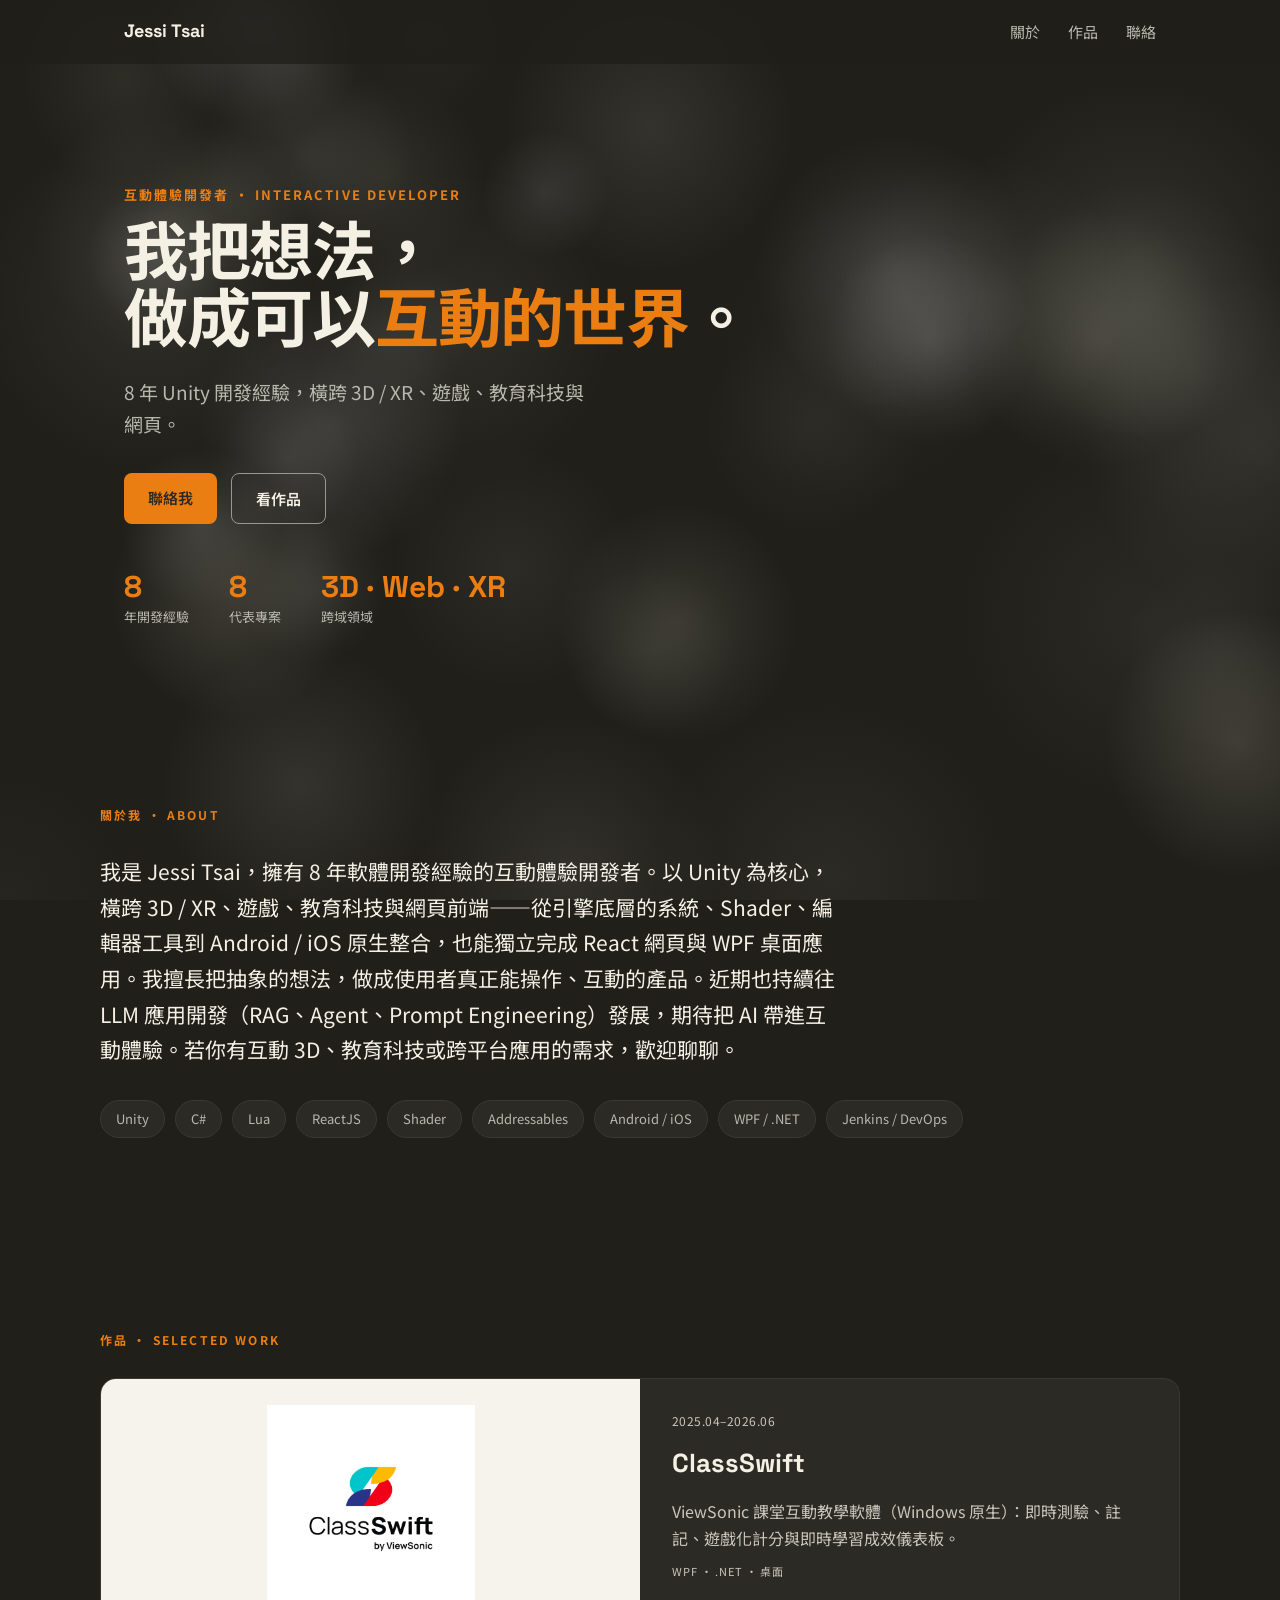
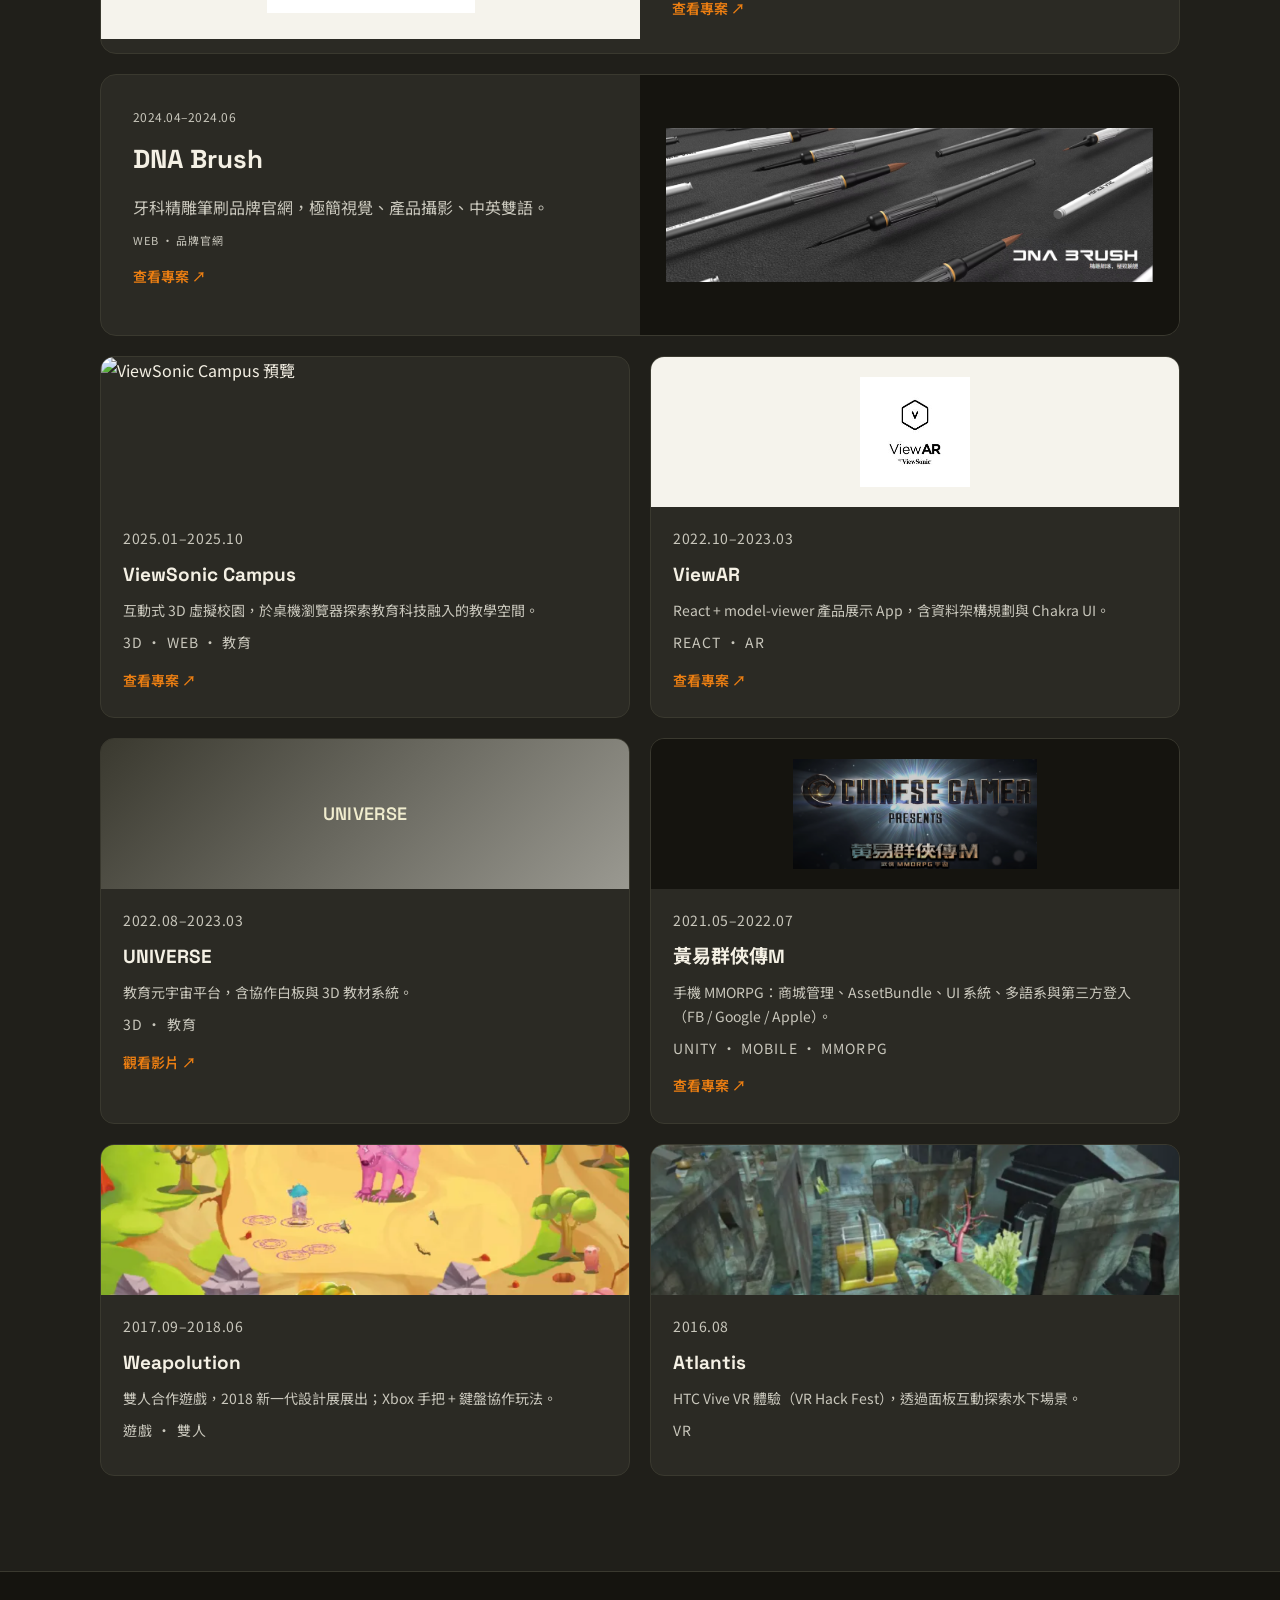
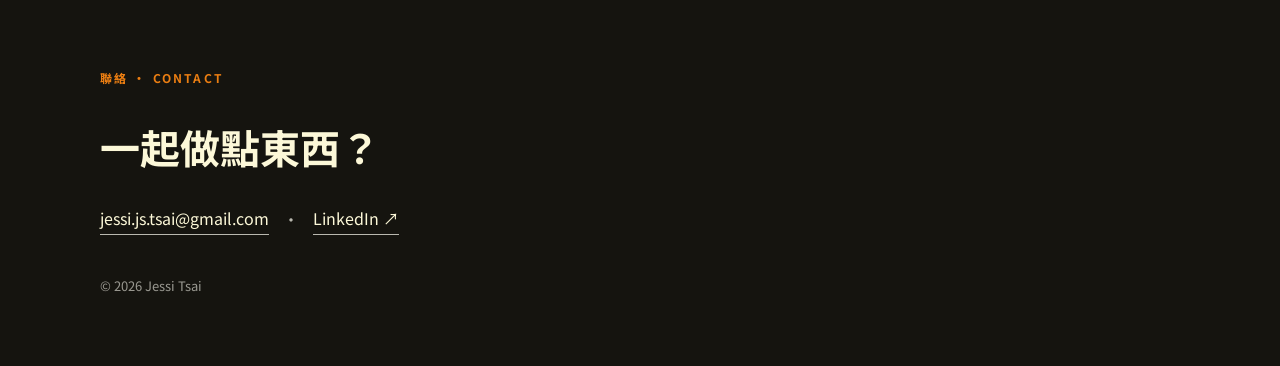
==== index.html @ b5ebe76c "feat: apply project logos to cards (plate matched to each logo's background) - light plate for light" ====
<!DOCTYPE html>
<html lang="zh-Hant">
<head>
  <meta charset="utf-8">
  <meta name="viewport" content="width=device-width, initial-scale=1">
  <title>Jessi Tsai — 互動體驗開發者</title>
  <meta name="description" content="Jessi Tsai 的作品集：8 年 Unity 開發經驗，橫跨 3D / XR、遊戲、教育科技與網頁。">
  <link rel="preconnect" href="https://fonts.googleapis.com">
  <link rel="preconnect" href="https://fonts.gstatic.com" crossorigin>
  <link href="https://fonts.googleapis.com/css2?family=Space+Grotesk:wght@500;600;700&family=Noto+Sans+TC:wght@400;500;700&display=swap" rel="stylesheet">
  <link rel="stylesheet" href="styles.css">
</head>
<body>
  <canvas id="mist" aria-hidden="true"></canvas>

  <header class="nav" id="nav">
    <div class="nav-inner">
      <a href="#top" class="nav-logo">Jessi Tsai</a>
      <button class="nav-toggle" aria-label="開啟選單" aria-expanded="false">☰</button>
      <nav>
        <ul class="nav-links">
          <li><a href="#about">關於</a></li>
          <li><a href="#work">作品</a></li>
          <li><a href="#contact">聯絡</a></li>
        </ul>
      </nav>
    </div>
  </header>

  <main id="top">
    <section class="hero">
      <p class="eyebrow">互動體驗開發者 · Interactive Developer</p>
      <h1 class="hero-title">我把想法，<br>做成可以<em>互動的世界</em>。</h1>
      <p class="hero-sub">8 年 Unity 開發經驗，橫跨 3D / XR、遊戲、教育科技與網頁。</p>
      <div class="cta-row">
        <a href="#contact" class="btn btn-primary">聯絡我</a>
        <a href="#work" class="btn btn-ghost">看作品</a>
      </div>
      <div class="stats">
        <div class="stat"><b>8</b><span>年開發經驗</span></div>
        <div class="stat"><b>8</b><span>代表專案</span></div>
        <div class="stat"><b>3D · Web · XR</b><span>跨域領域</span></div>
      </div>
    </section>

    <section class="section" id="about">
      <div class="section-inner">
        <p class="section-label">關於我 · About</p>
        <p class="about-text reveal">我是 Jessi Tsai，擁有 8 年軟體開發經驗的互動體驗開發者。以 Unity 為核心，橫跨 3D / XR、遊戲、教育科技與網頁前端——從引擎底層的系統、Shader、編輯器工具到 Android / iOS 原生整合，也能獨立完成 React 網頁與 WPF 桌面應用。我擅長把抽象的想法，做成使用者真正能操作、互動的產品。近期也持續往 LLM 應用開發（RAG、Agent、Prompt Engineering）發展，期待把 AI 帶進互動體驗。若你有互動 3D、教育科技或跨平台應用的需求，歡迎聊聊。</p>
        <ul class="skills" aria-label="技能">
          <li class="skill">Unity</li>
          <li class="skill">C#</li>
          <li class="skill">Lua</li>
          <li class="skill">ReactJS</li>
          <li class="skill">Shader</li>
          <li class="skill">Addressables</li>
          <li class="skill">Android / iOS</li>
          <li class="skill">WPF / .NET</li>
          <li class="skill">Jenkins / DevOps</li>
        </ul>
      </div>
    </section>

    <section class="section" id="work">
      <div class="section-inner">
        <p class="section-label">作品 · Selected Work</p>

        <div class="featured">
          <article class="feat-card reveal">
            <div class="feat-thumb"><img class="thumb-logo" src="images/projects/ClassSwift_Logo.jpg" alt="ClassSwift logo"></div>
            <div class="feat-body">
              <p class="proj-year">2025.04–2026.06</p>
              <h3>ClassSwift</h3>
              <p>ViewSonic 課堂互動教學軟體（Windows 原生）：即時測驗、註記、遊戲化計分與即時學習成效儀表板。</p>
              <p class="proj-tags">WPF · .NET · 桌面</p>
              <a class="proj-link" href="https://www.classswift.viewsonic.io/" target="_blank" rel="noopener">查看專案 ↗</a>
            </div>
          </article>

          <article class="feat-card reverse reveal">
            <div class="feat-thumb"><img class="thumb-logo on-dark" src="images/projects/DNABRUSH_Logo.png" alt="DNA Brush logo"></div>
            <div class="feat-body">
              <p class="proj-year">2024.04–2024.06</p>
              <h3>DNA Brush</h3>
              <p>牙科精雕筆刷品牌官網，極簡視覺、產品攝影、中英雙語。</p>
              <p class="proj-tags">Web · 品牌官網</p>
              <a class="proj-link" href="https://www.dnabrush.net/zh" target="_blank" rel="noopener">查看專案 ↗</a>
            </div>
          </article>
        </div>

        <div class="proj-grid">
          <article class="proj-card reveal">
            <div class="proj-thumb"><img class="thumb-logo cover" src="images/projects/Campus_Logo.png" alt="ViewSonic Campus 預覽"></div>
            <div class="proj-body">
              <p class="proj-year">2025.01–2025.10</p>
              <h3>ViewSonic Campus</h3>
              <p>互動式 3D 虛擬校園，於桌機瀏覽器探索教育科技融入的教學空間。</p>
              <p class="proj-tags">3D · Web · 教育</p>
              <a class="proj-link" href="https://www.viewsonic.com/tw/education/3d-campus" target="_blank" rel="noopener">查看專案 ↗</a>
            </div>
          </article>

          <article class="proj-card reveal">
            <div class="proj-thumb"><img class="thumb-logo" src="images/projects/ViewAR_Logo.jpg" alt="ViewAR logo"></div>
            <div class="proj-body">
              <p class="proj-year">2022.10–2023.03</p>
              <h3>ViewAR</h3>
              <p>React + model-viewer 產品展示 App，含資料架構規劃與 Chakra UI。</p>
              <p class="proj-tags">React · AR</p>
              <a class="proj-link" href="https://dev.d3mywq0hwdoc0n.amplifyapp.com/" target="_blank" rel="noopener">查看專案 ↗</a>
            </div>
          </article>

          <article class="proj-card reveal">
            <div class="proj-thumb ph" data-label="UNIVERSE"></div>
            <div class="proj-body">
              <p class="proj-year">2022.08–2023.03</p>
              <h3>UNIVERSE</h3>
              <p>教育元宇宙平台，含協作白板與 3D 教材系統。</p>
              <p class="proj-tags">3D · 教育</p>
              <a class="proj-link" href="https://www.youtube.com/watch?v=ybJ6-WxxF98" target="_blank" rel="noopener">觀看影片 ↗</a>
            </div>
          </article>

          <article class="proj-card reveal">
            <div class="proj-thumb"><img class="thumb-logo on-dark" src="images/projects/HEM_Logo.png" alt="黃易群俠傳M logo"></div>
            <div class="proj-body">
              <p class="proj-year">2021.05–2022.07</p>
              <h3>黃易群俠傳M</h3>
              <p>手機 MMORPG：商城管理、AssetBundle、UI 系統、多語系與第三方登入（FB / Google / Apple）。</p>
              <p class="proj-tags">Unity · Mobile · MMORPG</p>
              <a class="proj-link" href="https://hem.chinesegamer.net/" target="_blank" rel="noopener">查看專案 ↗</a>
            </div>
          </article>

          <article class="proj-card reveal">
            <div class="proj-thumb"><img class="thumb-logo cover" src="images/projects/Weapolution_Logo.png" alt="Weapolution 預覽"></div>
            <div class="proj-body">
              <p class="proj-year">2017.09–2018.06</p>
              <h3>Weapolution</h3>
              <p>雙人合作遊戲，2018 新一代設計展展出；Xbox 手把 + 鍵盤協作玩法。</p>
              <p class="proj-tags">遊戲 · 雙人</p>
            </div>
          </article>

          <article class="proj-card reveal">
            <div class="proj-thumb"><img class="thumb-logo cover" src="images/projects/Atlantis_Logo.png" alt="Atlantis 預覽"></div>
            <div class="proj-body">
              <p class="proj-year">2016.08</p>
              <h3>Atlantis</h3>
              <p>HTC Vive VR 體驗（VR Hack Fest），透過面板互動探索水下場景。</p>
              <p class="proj-tags">VR</p>
            </div>
          </article>
        </div>
      </div>
    </section>
  </main>

  <footer class="footer" id="contact">
    <div class="footer-inner">
      <p class="section-label">聯絡 · Contact</p>
      <p class="footer-cta">一起做點東西？</p>
      <p class="footer-links">
        <a href="mailto:jessi.js.tsai@gmail.com">jessi.js.tsai@gmail.com</a>
        <span>·</span>
        <a href="https://www.linkedin.com/in/jessi-tsai-a05aa3401" target="_blank" rel="noopener">LinkedIn ↗</a>
      </p>
      <p class="footer-copy">© 2026 Jessi Tsai</p>
    </div>
  </footer>

  <script src="mist.js"></script>
  <script src="script.js"></script>
</body>
</html>
---- styles.css ----
:root {
  /* Dark "Frozen Mist" — names kept by role: --ink=text, --paper=bg, --white=card surface */
  --ink:#F4F0E4; --olive:#B9B8AF; --mist:#9A9991; --cream:#FCF8D8;
  --paper:#201F1A; --haze:#3A392F; --cinnamon:#EB7E12; --white:#2B2A24;
  --footer-bg:#15140F; --body-dim:#C9C7BC;
  --maxw:1080px;
  --font-display:"Space Grotesk","Noto Sans TC",system-ui,sans-serif;
  --font-body:"Noto Sans TC",-apple-system,"Segoe UI",system-ui,sans-serif;
}
* { box-sizing:border-box; }
html { scroll-behavior:smooth; }
body {
  margin:0; background:var(--paper); color:var(--ink);
  font-family:var(--font-body); line-height:1.7;
  -webkit-font-smoothing:antialiased;
}
#mist { position:fixed; inset:0; width:100%; height:100%; z-index:-1; display:block; }
img { max-width:100%; display:block; }
a { color:var(--cinnamon); }

/* ---- layout ---- */
.section { padding:96px 24px; }
.section-inner { max-width:var(--maxw); margin:0 auto; }
.section-label {
  font-size:12px; letter-spacing:.18em; text-transform:uppercase;
  color:var(--cinnamon); font-weight:700; margin:0 0 28px;
}

/* ---- nav ---- */
.nav {
  position:sticky; top:0; z-index:20;
  background:color-mix(in srgb, var(--paper) 78%, transparent);
  backdrop-filter:blur(8px); border-bottom:1px solid transparent;
  transition:border-color .3s, box-shadow .3s;
}
.nav.scrolled { border-color:var(--haze); box-shadow:0 4px 20px rgba(124,125,117,.10); }
.nav-inner {
  max-width:var(--maxw); margin:0 auto; padding:16px 24px;
  display:flex; align-items:center; justify-content:space-between; position:relative;
}
.nav-logo { font-family:var(--font-display); font-weight:700; font-size:18px; color:var(--ink); text-decoration:none; }
.nav-links { display:flex; gap:28px; list-style:none; margin:0; padding:0; }
.nav-links a { color:var(--olive); text-decoration:none; font-size:15px; }
.nav-links a:hover { color:var(--cinnamon); }
.nav-toggle { display:none; background:none; border:0; cursor:pointer; font-size:22px; color:var(--ink); }

/* ---- hero ---- */
.hero { max-width:var(--maxw); margin:0 auto; padding:120px 24px 80px; }
.eyebrow { font-size:13px; letter-spacing:.16em; text-transform:uppercase; color:var(--cinnamon); font-weight:700; margin:0 0 14px; }
.hero-title {
  font-family:var(--font-display); font-weight:700;
  font-size:clamp(34px,6vw,64px); line-height:1.05; letter-spacing:-.02em; margin:0 0 22px;
}
.hero-title em { color:var(--cinnamon); font-style:normal; }
.hero-sub { font-size:clamp(15px,2vw,19px); color:var(--olive); max-width:42ch; margin:0 0 32px; }
.cta-row { display:flex; gap:14px; flex-wrap:wrap; }
.btn { display:inline-block; font-weight:600; font-size:15px; padding:12px 24px; border-radius:8px; text-decoration:none; transition:transform .15s, background .2s, color .2s; }
.btn:hover { transform:translateY(-2px); }
.btn-primary { background:var(--cinnamon); color:var(--white); }
.btn-ghost { border:1px solid var(--mist); color:var(--ink); }
.btn-ghost:hover { border-color:var(--cinnamon); color:var(--cinnamon); }
.stats { display:flex; gap:40px; margin-top:48px; flex-wrap:wrap; }
.stats .stat b { font-family:var(--font-display); font-size:30px; color:var(--cinnamon); display:block; line-height:1; }
.stats .stat span { font-size:13px; color:var(--olive); }

/* ---- about ---- */
.about-text { font-size:clamp(16px,2.2vw,21px); max-width:62ch; color:var(--ink); margin:0 0 32px; }
.skills { display:flex; flex-wrap:wrap; gap:10px; list-style:none; margin:0; padding:0; }
.skill { font-size:13px; color:var(--olive); background:var(--white); border:1px solid var(--haze); padding:7px 15px; border-radius:24px; }

/* ---- projects ---- */
.ph { position:relative; background:linear-gradient(135deg,var(--haze),var(--mist)); }
.ph::after {
  content:attr(data-label); position:absolute; inset:0; display:flex;
  align-items:center; justify-content:center; padding:12px; text-align:center;
  font-family:var(--font-display); font-weight:600; color:var(--cream);
  font-size:18px; opacity:.92; letter-spacing:.02em;
}
/* logo thumbnails: show whole logo on a plate matched to its own background */
.thumb-logo { width:100%; height:100%; object-fit:contain; padding:26px; background:#F5F3EC; }
.proj-thumb .thumb-logo { padding:20px; }
.thumb-logo.on-dark { background:#15140F; }       /* dark-bg logos/banners blend in */
.thumb-logo.cover { object-fit:cover; padding:0; background:none; } /* photos / key art fill */
.featured { display:grid; gap:20px; margin-bottom:20px; }
.feat-card { display:grid; grid-template-columns:1fr 1fr; background:var(--white); border:1px solid var(--haze); border-radius:16px; overflow:hidden; }
.feat-card.reverse .feat-thumb { order:2; }
.feat-thumb { height:260px; }
.feat-thumb .badge { position:absolute; top:14px; left:14px; }
.feat-body { padding:32px; }
.feat-body h3 { font-family:var(--font-display); font-size:26px; margin:6px 0 12px; }
.feat-body p { color:var(--body-dim); margin:0 0 10px; }

.proj-grid { display:grid; grid-template-columns:repeat(2,1fr); gap:20px; }
.proj-card { background:var(--white); border:1px solid var(--haze); border-radius:14px; overflow:hidden; transition:transform .18s, box-shadow .18s; }
.proj-card:hover { transform:translateY(-4px); box-shadow:0 16px 36px rgba(124,125,117,.18); }
.proj-thumb { height:150px; }
.proj-body { padding:20px 22px 24px; }
.proj-body h3 { font-family:var(--font-display); font-size:19px; margin:4px 0 8px; }
.proj-body p { color:var(--body-dim); font-size:14px; margin:0 0 8px; }
.proj-year { font-size:12px; color:var(--mist); letter-spacing:.04em; }
.proj-tags { font-size:11px; color:var(--cinnamon); text-transform:uppercase; letter-spacing:.08em; }
.badge { font-size:11px; background:var(--cinnamon); color:var(--white); padding:3px 10px; border-radius:6px; font-weight:700; }
.proj-link { display:inline-block; margin-top:6px; font-size:14px; font-weight:600; text-decoration:none; }
.proj-link:hover { text-decoration:underline; }

/* ---- footer ---- */
.footer { background:var(--footer-bg); color:var(--cream); padding:96px 24px 56px; border-top:1px solid var(--haze); }
.footer-inner { max-width:var(--maxw); margin:0 auto; }
.footer .section-label { color:var(--cinnamon); }
.footer-cta { font-family:var(--font-display); font-size:clamp(26px,4vw,40px); font-weight:700; margin:0 0 20px; }
.footer-links { font-size:16px; display:flex; gap:14px; align-items:center; flex-wrap:wrap; }
.footer-links a { color:var(--cream); text-decoration:none; border-bottom:1px solid var(--olive); padding-bottom:2px; }
.footer-links a:hover { color:var(--cinnamon); border-color:var(--cinnamon); }
.footer-links span { color:var(--olive); }
.footer-copy { margin-top:40px; color:var(--mist); font-size:13px; }

/* ---- scroll reveal — emerge from mist (pronounced) ---- */
.reveal { opacity:0; filter:blur(16px); transform:translateY(48px) scale(.96); transition:opacity .95s ease, filter .95s ease, transform .95s cubic-bezier(.2,.7,.2,1); will-change:opacity, filter, transform; }
.reveal.in { opacity:1; filter:blur(0); transform:none; }

/* ---- mobile menu ---- */
@media (max-width:760px) {
  .nav-toggle { display:block; }
  .nav-links {
    position:absolute; top:100%; right:0; left:0;
    flex-direction:column; gap:0; background:var(--paper);
    border-bottom:1px solid var(--haze); padding:8px 24px 16px;
    display:none;
  }
  .nav-links.open { display:flex; }
  .nav-links li { padding:10px 0; }
}

/* ---- focus visibility ---- */
a:focus-visible, button:focus-visible, .btn:focus-visible {
  outline:3px solid var(--cinnamon); outline-offset:2px; border-radius:4px;
}

/* ---- tablet/mobile layout ---- */
@media (max-width:900px) {
  .feat-card { grid-template-columns:1fr; }
  .feat-card.reverse .feat-thumb { order:0; }
  .feat-thumb { height:200px; }
  .proj-grid { grid-template-columns:1fr; }
  .section { padding:72px 20px; }
  .hero { padding:88px 20px 64px; }
  .stats { gap:28px; }
}

/* ---- reduced motion ---- */
@media (prefers-reduced-motion: reduce) {
  .reveal { opacity:1 !important; filter:none !important; transform:none !important; transition:none !important; }
  html { scroll-behavior:auto; }
  .btn:hover, .proj-card:hover { transform:none; }
}
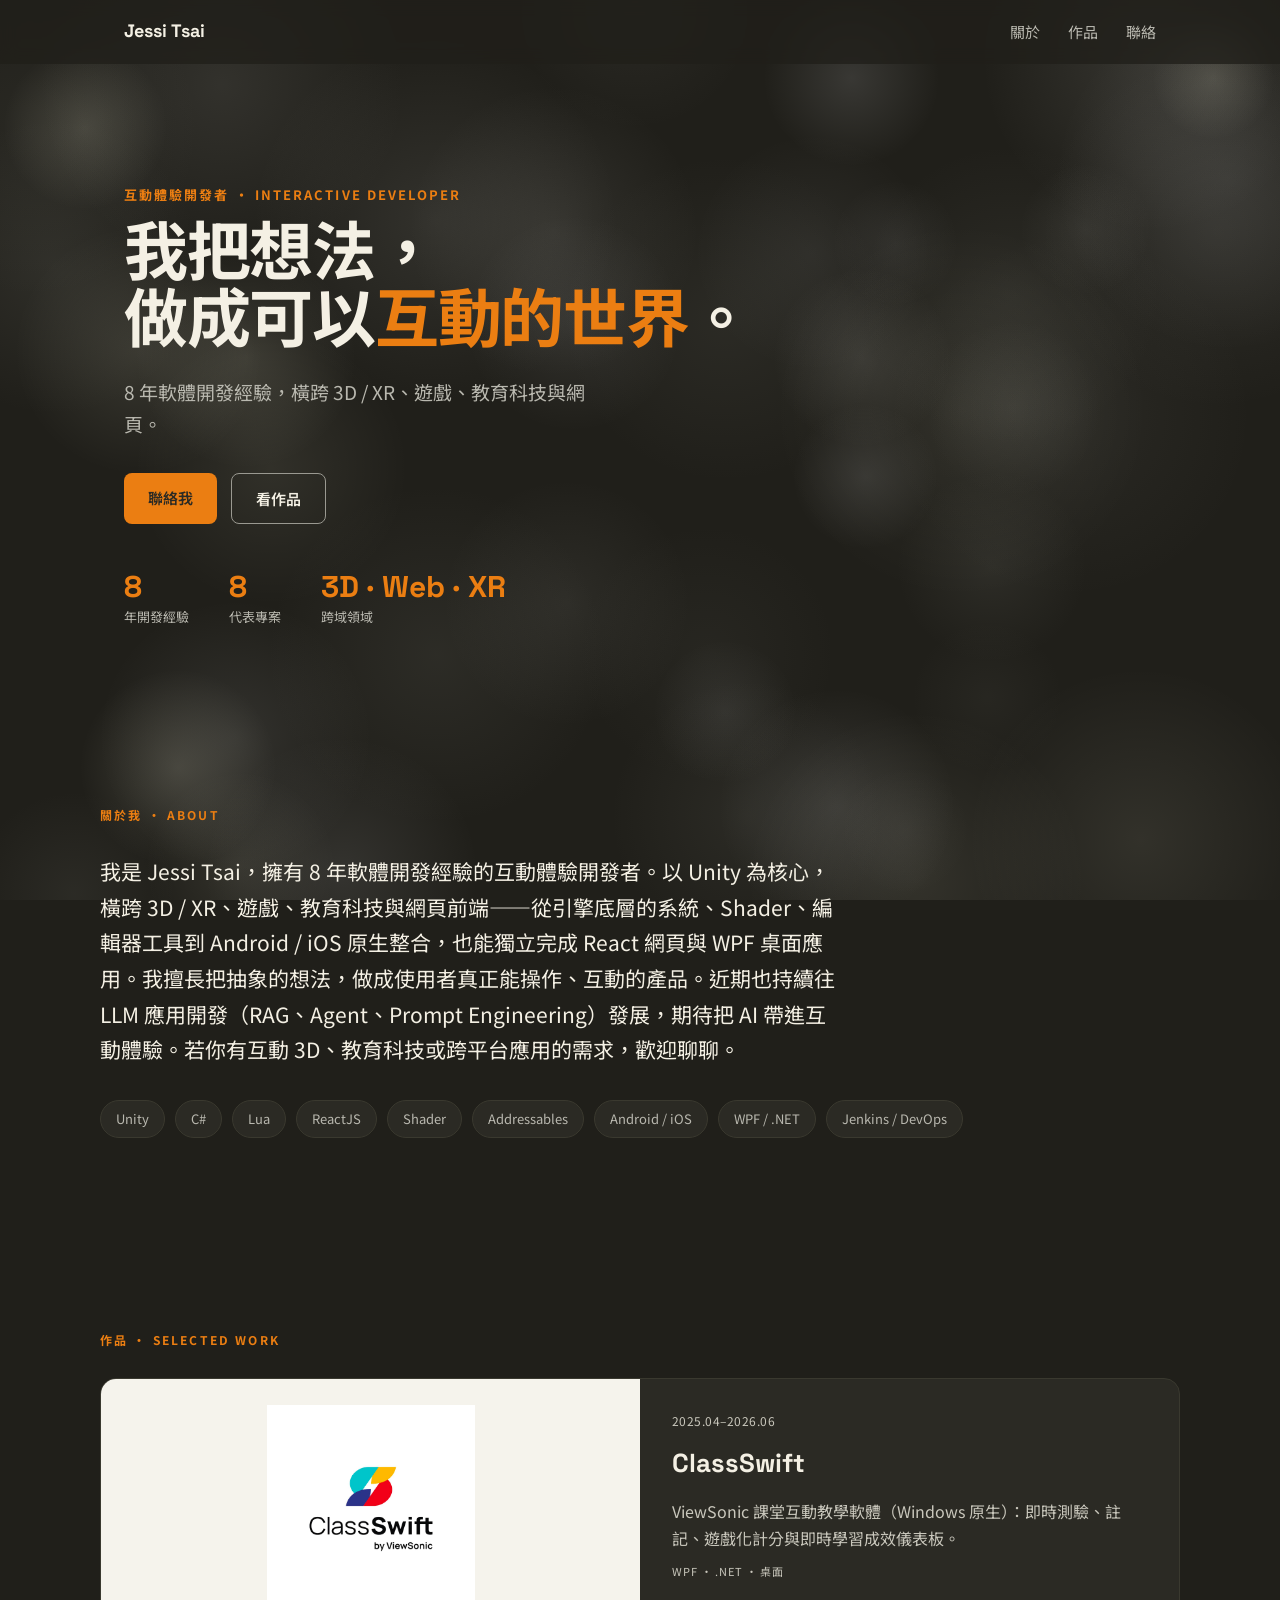
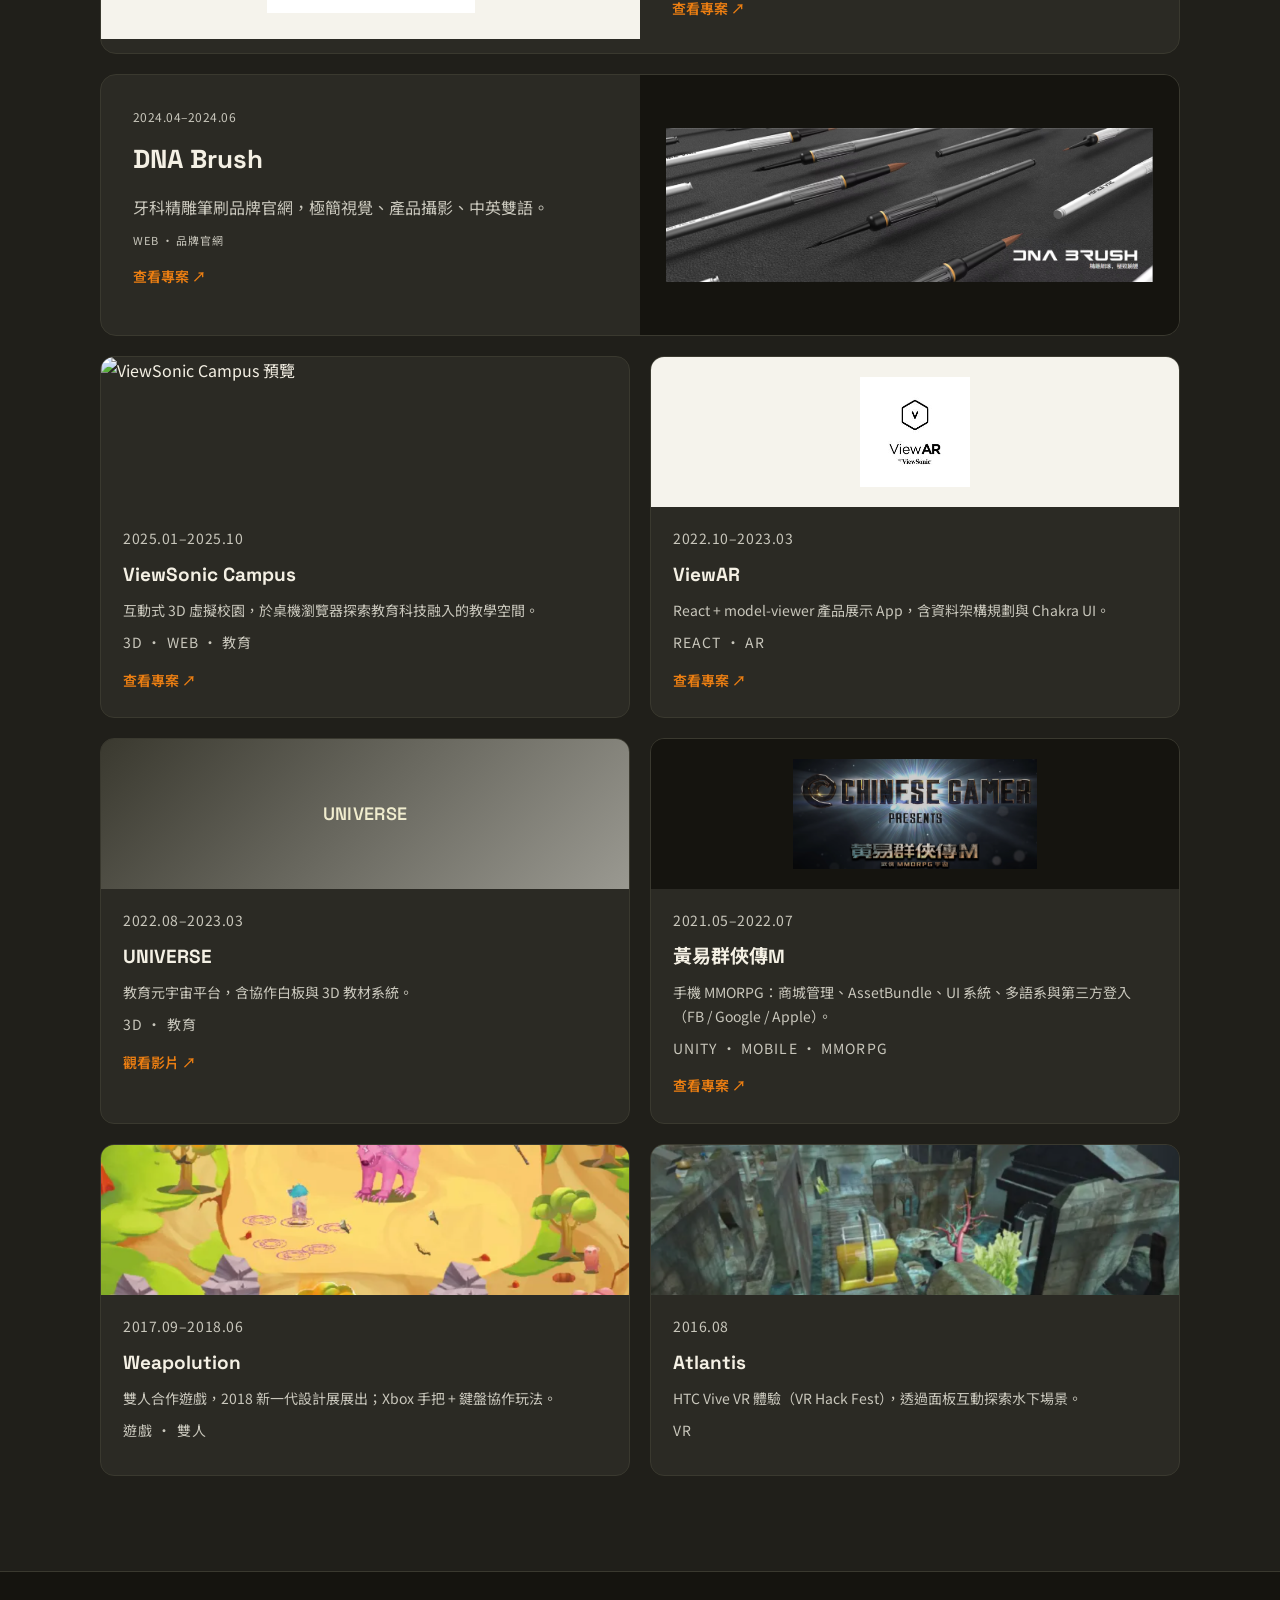
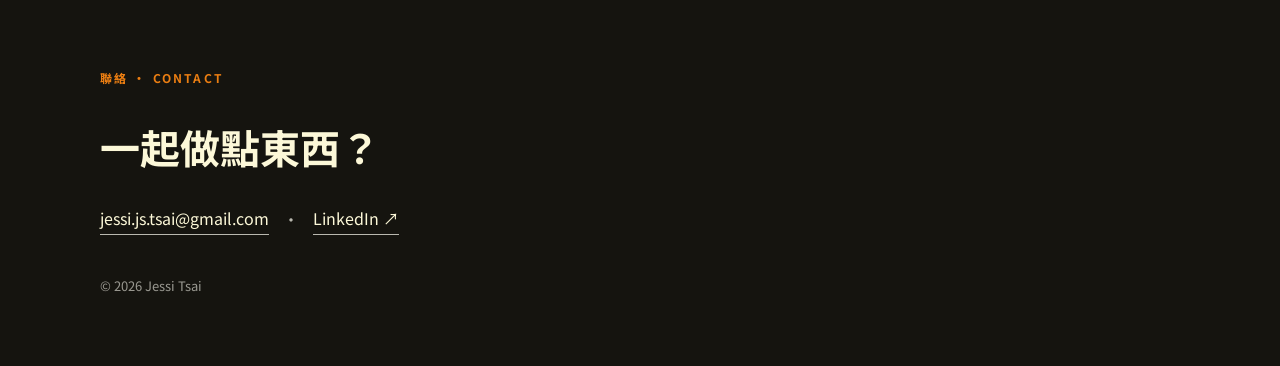
==== commit e1c2cd4e: "copy: hero subtitle 'Unity 開發經驗' -> '軟體開發經驗' Co-Authored-By: Claude Opus 4.8 <noreply@anthropic.com>" ====
--- a/index.html
+++ b/index.html
@@ -4,7 +4,7 @@
   <meta charset="utf-8">
   <meta name="viewport" content="width=device-width, initial-scale=1">
   <title>Jessi Tsai — 互動體驗開發者</title>
-  <meta name="description" content="Jessi Tsai 的作品集：8 年 Unity 開發經驗，橫跨 3D / XR、遊戲、教育科技與網頁。">
+  <meta name="description" content="Jessi Tsai 的作品集：8 年軟體開發經驗，橫跨 3D / XR、遊戲、教育科技與網頁。">
   <link rel="preconnect" href="https://fonts.googleapis.com">
   <link rel="preconnect" href="https://fonts.gstatic.com" crossorigin>
   <link href="https://fonts.googleapis.com/css2?family=Space+Grotesk:wght@500;600;700&family=Noto+Sans+TC:wght@400;500;700&display=swap" rel="stylesheet">
@@ -31,7 +31,7 @@
     <section class="hero">
       <p class="eyebrow">互動體驗開發者 · Interactive Developer</p>
       <h1 class="hero-title">我把想法，<br>做成可以<em>互動的世界</em>。</h1>
-      <p class="hero-sub">8 年 Unity 開發經驗，橫跨 3D / XR、遊戲、教育科技與網頁。</p>
+      <p class="hero-sub">8 年軟體開發經驗，橫跨 3D / XR、遊戲、教育科技與網頁。</p>
       <div class="cta-row">
         <a href="#contact" class="btn btn-primary">聯絡我</a>
         <a href="#work" class="btn btn-ghost">看作品</a>
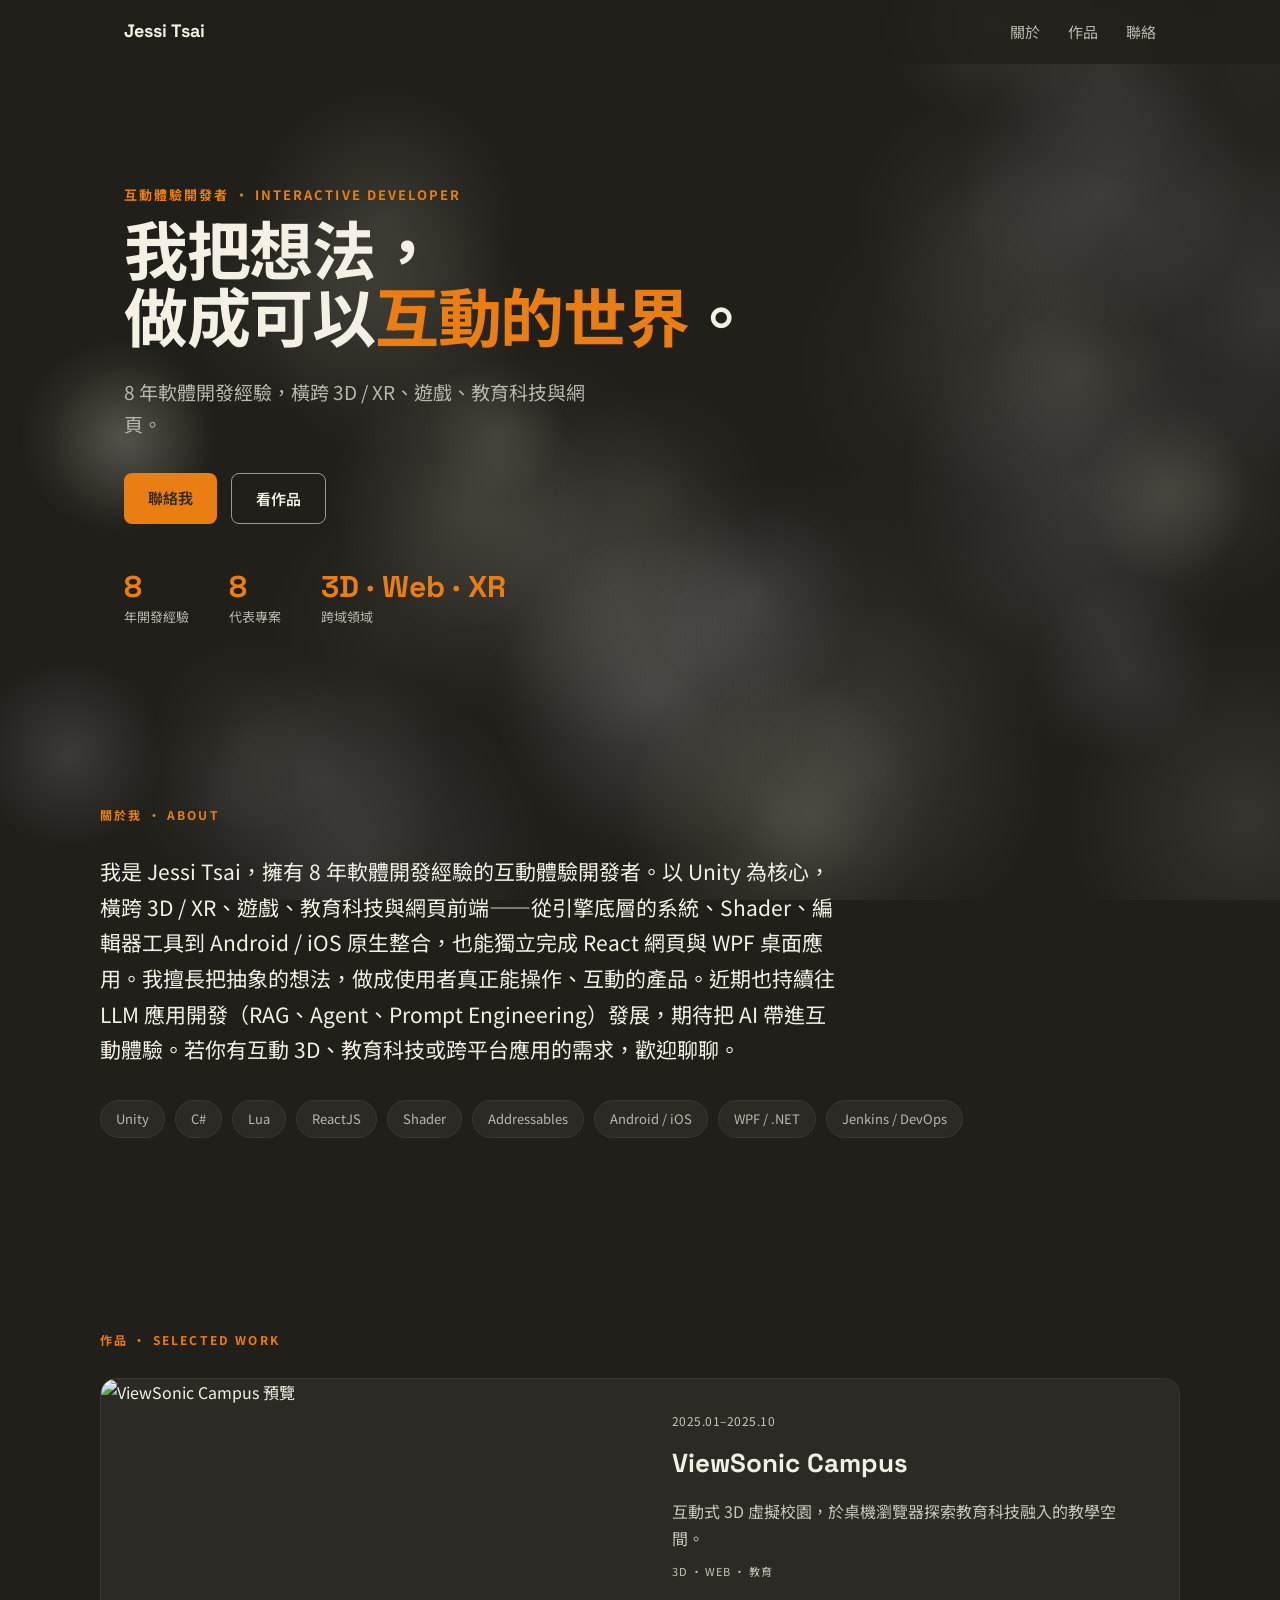
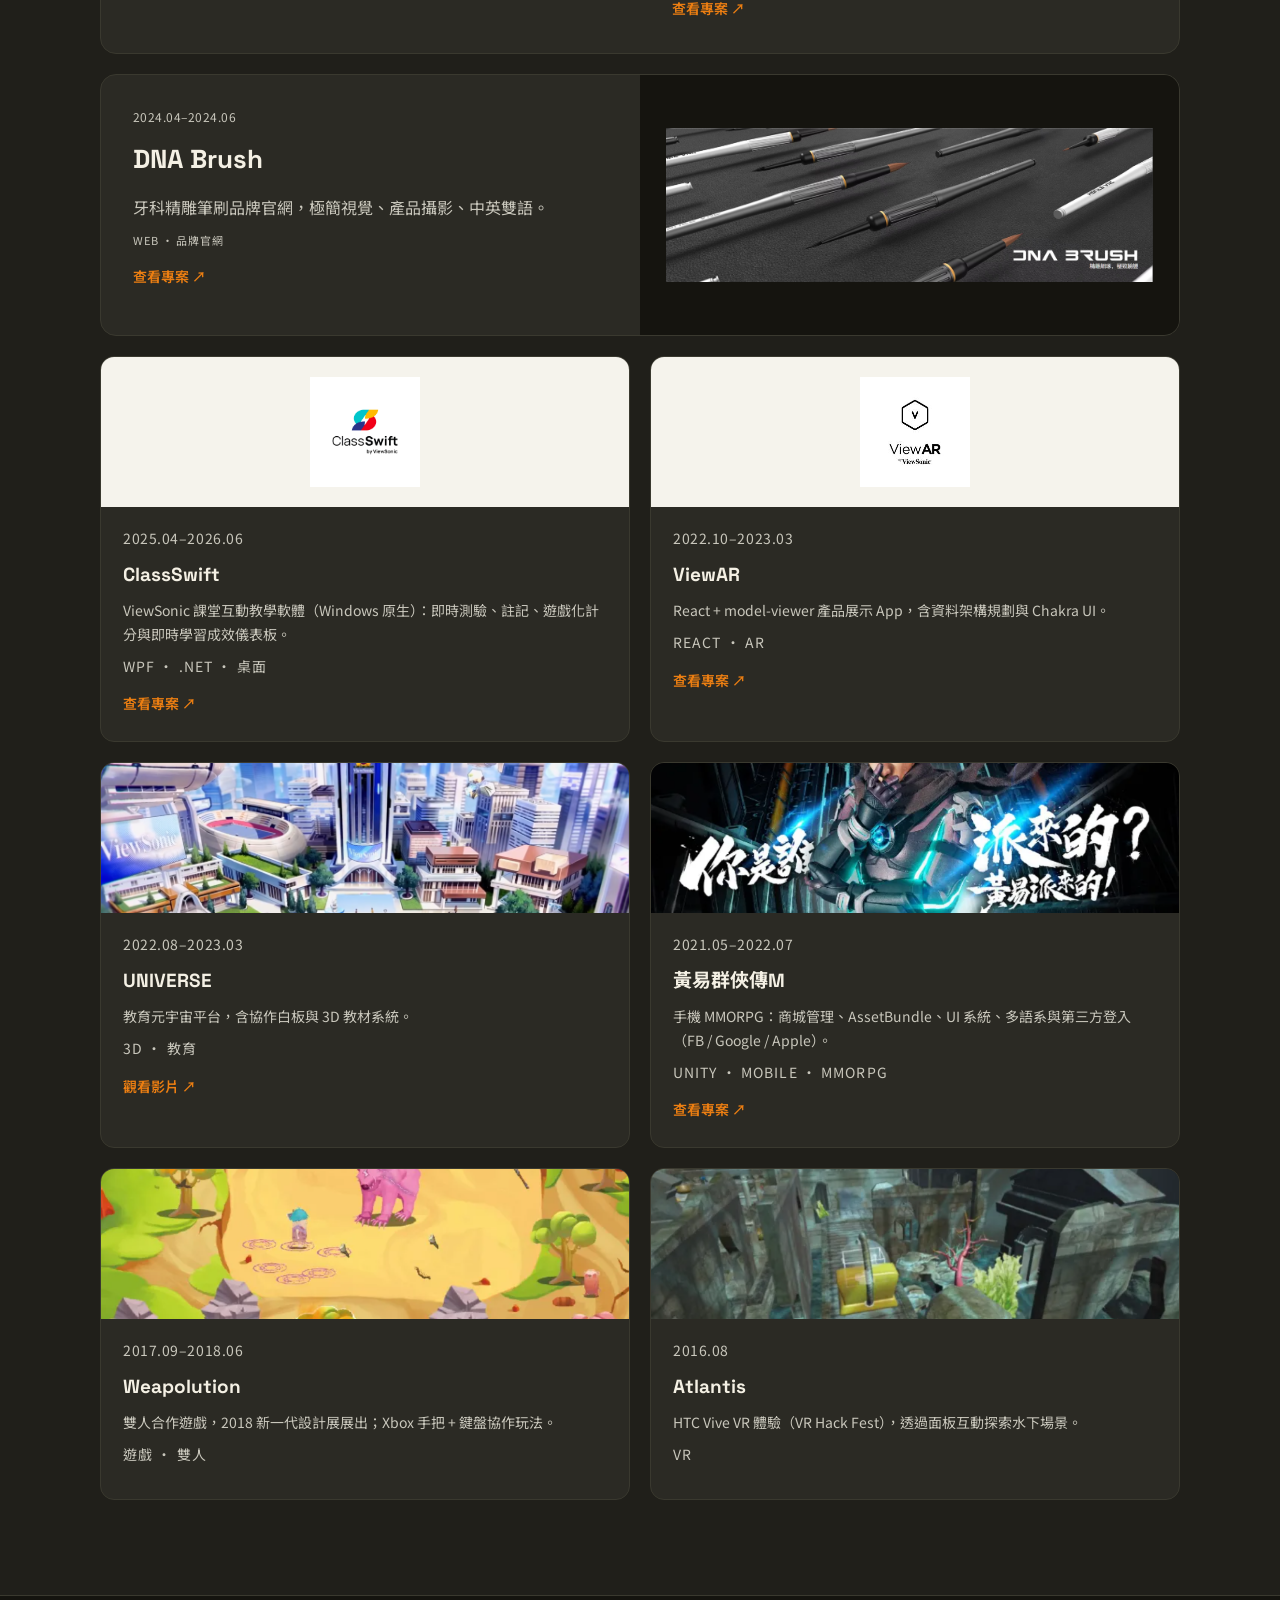
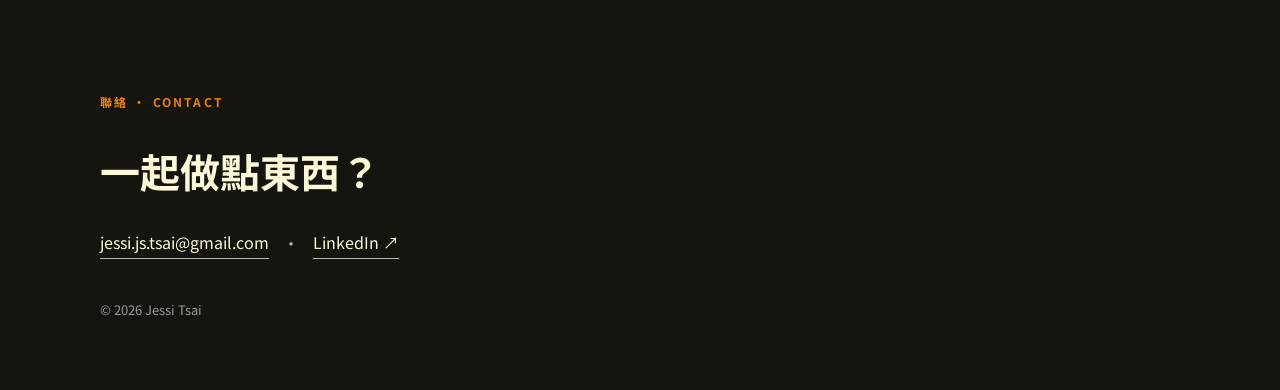
==== commit 57a88709: "feat: swap featured (Campus<->ClassSwift), add UNIVERSE image, fix 黃易 ratio - featured now ViewSonic" ====
--- a/index.html
+++ b/index.html
@@ -67,13 +67,13 @@
 
         <div class="featured">
           <article class="feat-card reveal">
-            <div class="feat-thumb"><img class="thumb-logo" src="images/projects/ClassSwift_Logo.jpg" alt="ClassSwift logo"></div>
+            <div class="feat-thumb"><img class="thumb-logo cover" src="images/projects/Campus_Logo.png" alt="ViewSonic Campus 預覽"></div>
             <div class="feat-body">
-              <p class="proj-year">2025.04–2026.06</p>
-              <h3>ClassSwift</h3>
-              <p>ViewSonic 課堂互動教學軟體（Windows 原生）：即時測驗、註記、遊戲化計分與即時學習成效儀表板。</p>
-              <p class="proj-tags">WPF · .NET · 桌面</p>
-              <a class="proj-link" href="https://www.classswift.viewsonic.io/" target="_blank" rel="noopener">查看專案 ↗</a>
+              <p class="proj-year">2025.01–2025.10</p>
+              <h3>ViewSonic Campus</h3>
+              <p>互動式 3D 虛擬校園，於桌機瀏覽器探索教育科技融入的教學空間。</p>
+              <p class="proj-tags">3D · Web · 教育</p>
+              <a class="proj-link" href="https://www.viewsonic.com/tw/education/3d-campus" target="_blank" rel="noopener">查看專案 ↗</a>
             </div>
           </article>
 
@@ -91,13 +91,13 @@
 
         <div class="proj-grid">
           <article class="proj-card reveal">
-            <div class="proj-thumb"><img class="thumb-logo cover" src="images/projects/Campus_Logo.png" alt="ViewSonic Campus 預覽"></div>
+            <div class="proj-thumb"><img class="thumb-logo" src="images/projects/ClassSwift_Logo.jpg" alt="ClassSwift logo"></div>
             <div class="proj-body">
-              <p class="proj-year">2025.01–2025.10</p>
-              <h3>ViewSonic Campus</h3>
-              <p>互動式 3D 虛擬校園，於桌機瀏覽器探索教育科技融入的教學空間。</p>
-              <p class="proj-tags">3D · Web · 教育</p>
-              <a class="proj-link" href="https://www.viewsonic.com/tw/education/3d-campus" target="_blank" rel="noopener">查看專案 ↗</a>
+              <p class="proj-year">2025.04–2026.06</p>
+              <h3>ClassSwift</h3>
+              <p>ViewSonic 課堂互動教學軟體（Windows 原生）：即時測驗、註記、遊戲化計分與即時學習成效儀表板。</p>
+              <p class="proj-tags">WPF · .NET · 桌面</p>
+              <a class="proj-link" href="https://www.classswift.viewsonic.io/" target="_blank" rel="noopener">查看專案 ↗</a>
             </div>
           </article>
 
@@ -113,7 +113,7 @@
           </article>
 
           <article class="proj-card reveal">
-            <div class="proj-thumb ph" data-label="UNIVERSE"></div>
+            <div class="proj-thumb"><img class="thumb-logo cover" src="images/projects/UNIVERSE_Logo.png" alt="UNIVERSE 預覽"></div>
             <div class="proj-body">
               <p class="proj-year">2022.08–2023.03</p>
               <h3>UNIVERSE</h3>
@@ -124,7 +124,7 @@
           </article>
 
           <article class="proj-card reveal">
-            <div class="proj-thumb"><img class="thumb-logo on-dark" src="images/projects/HEM_Logo.png" alt="黃易群俠傳M logo"></div>
+            <div class="proj-thumb"><img class="thumb-logo cover" src="images/projects/HEM_Logo.png" alt="黃易群俠傳M 預覽"></div>
             <div class="proj-body">
               <p class="proj-year">2021.05–2022.07</p>
               <h3>黃易群俠傳M</h3>
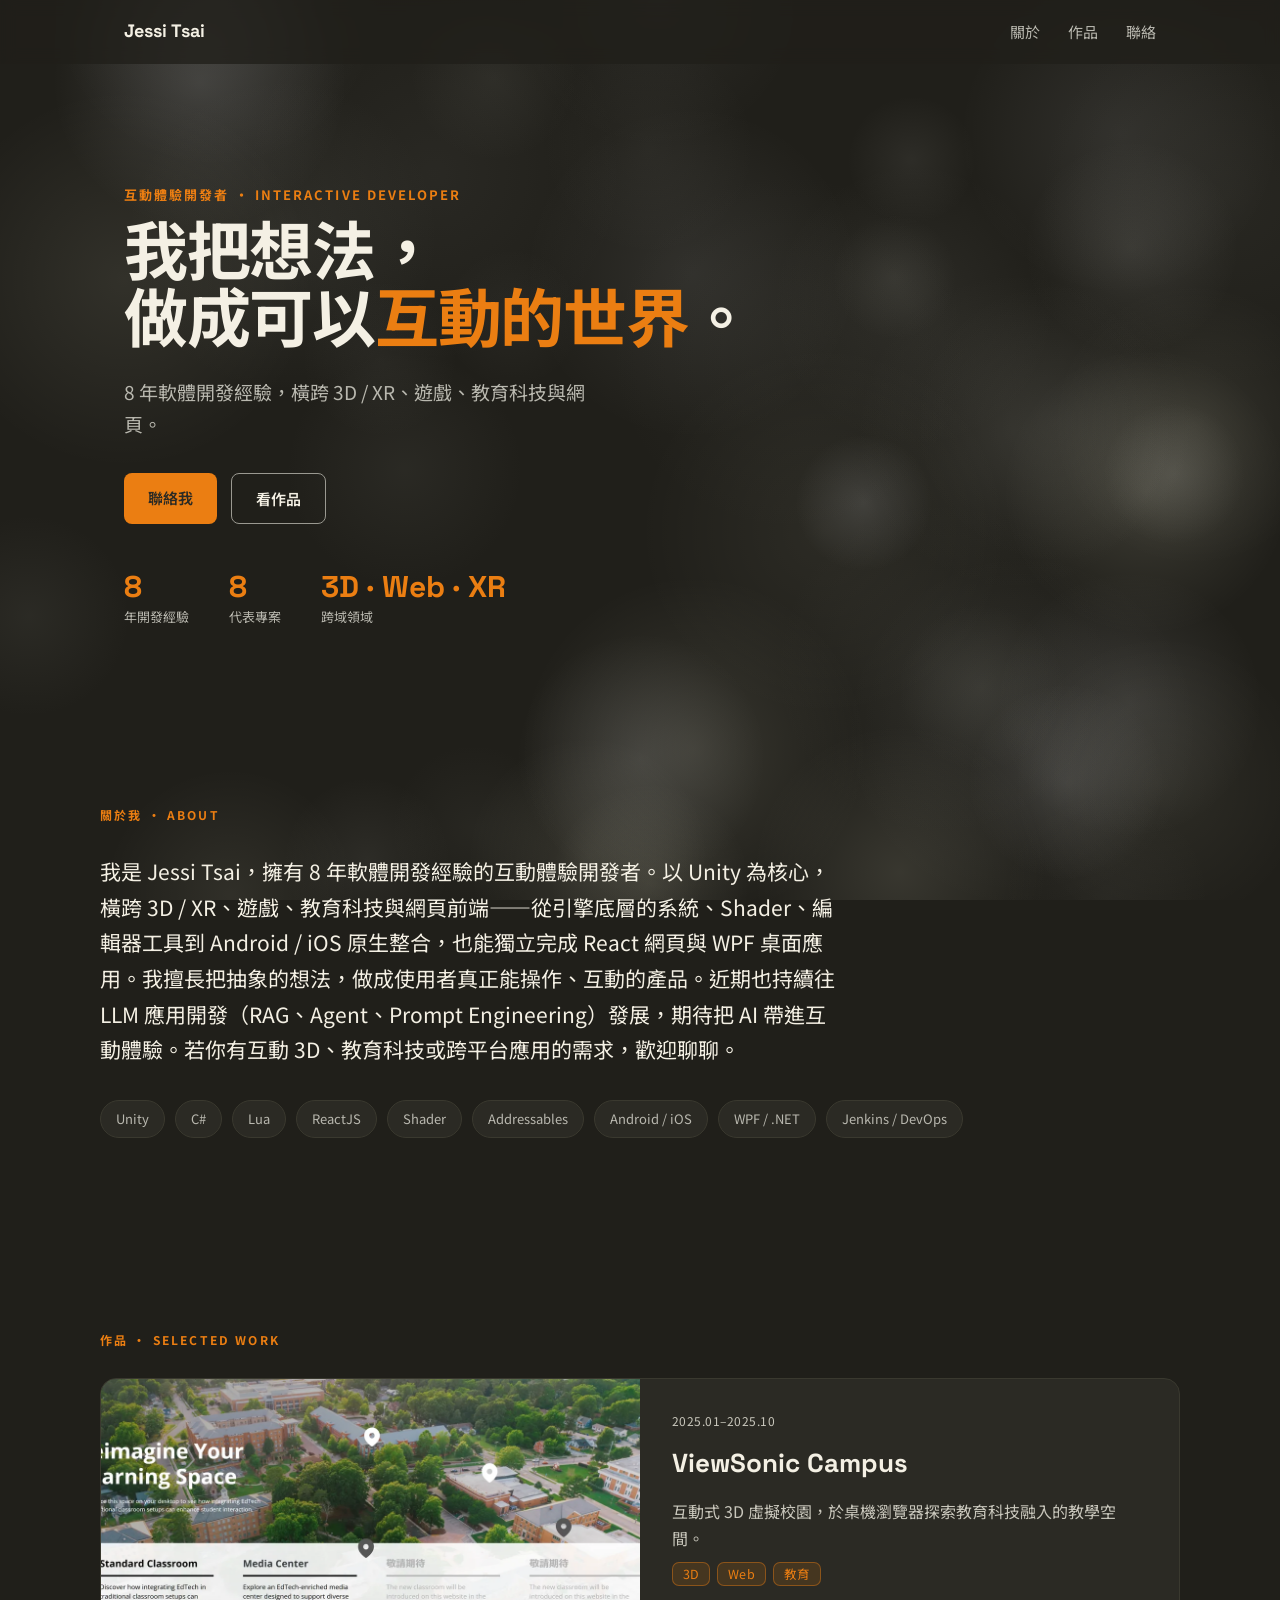
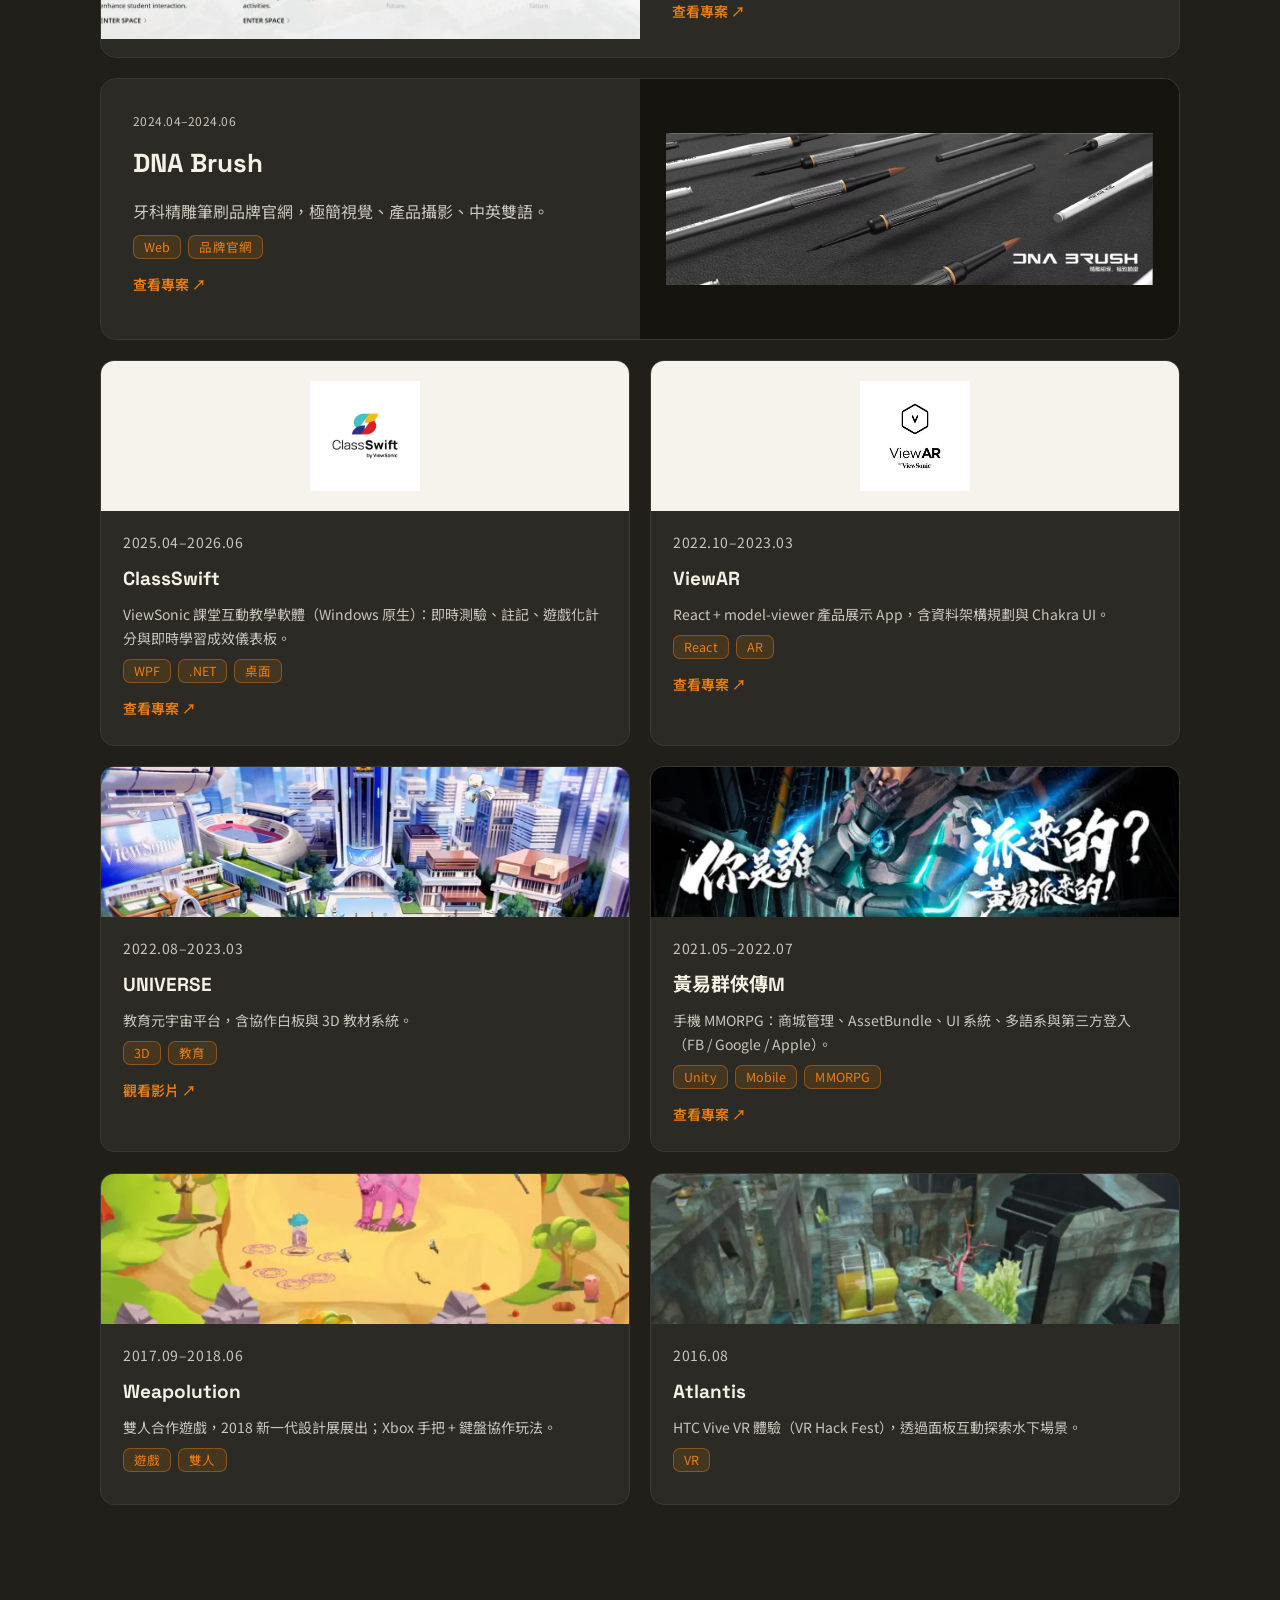
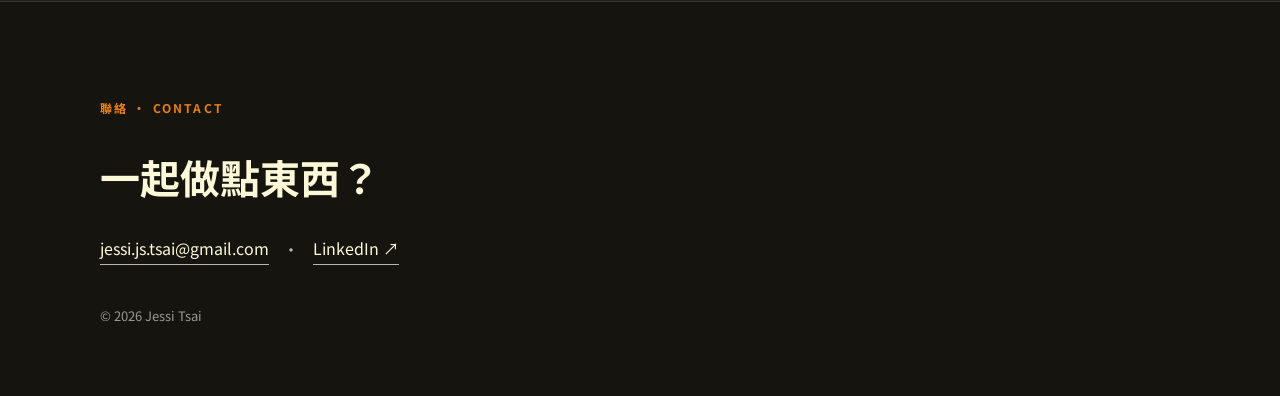
==== commit f124c1d7: "perf+style: convert images to WebP (12.6MB->481KB), redesign tags as pills - all project images -> W" ====
--- a/index.html
+++ b/index.html
@@ -67,23 +67,23 @@
 
         <div class="featured">
           <article class="feat-card reveal">
-            <div class="feat-thumb"><img class="thumb-logo cover" src="images/projects/Campus_Logo.png" alt="ViewSonic Campus 預覽"></div>
+            <div class="feat-thumb"><img class="thumb-logo cover" src="images/projects/Campus_Logo.webp" alt="ViewSonic Campus 預覽"></div>
             <div class="feat-body">
               <p class="proj-year">2025.01–2025.10</p>
               <h3>ViewSonic Campus</h3>
               <p>互動式 3D 虛擬校園，於桌機瀏覽器探索教育科技融入的教學空間。</p>
-              <p class="proj-tags">3D · Web · 教育</p>
+              <ul class="proj-tags"><li>3D</li><li>Web</li><li>教育</li></ul>
               <a class="proj-link" href="https://www.viewsonic.com/tw/education/3d-campus" target="_blank" rel="noopener">查看專案 ↗</a>
             </div>
           </article>
 
           <article class="feat-card reverse reveal">
-            <div class="feat-thumb"><img class="thumb-logo on-dark" src="images/projects/DNABRUSH_Logo.png" alt="DNA Brush logo"></div>
+            <div class="feat-thumb"><img class="thumb-logo on-dark" src="images/projects/DNABRUSH_Logo.webp" alt="DNA Brush logo"></div>
             <div class="feat-body">
               <p class="proj-year">2024.04–2024.06</p>
               <h3>DNA Brush</h3>
               <p>牙科精雕筆刷品牌官網，極簡視覺、產品攝影、中英雙語。</p>
-              <p class="proj-tags">Web · 品牌官網</p>
+              <ul class="proj-tags"><li>Web</li><li>品牌官網</li></ul>
               <a class="proj-link" href="https://www.dnabrush.net/zh" target="_blank" rel="noopener">查看專案 ↗</a>
             </div>
           </article>
@@ -91,66 +91,66 @@
 
         <div class="proj-grid">
           <article class="proj-card reveal">
-            <div class="proj-thumb"><img class="thumb-logo" src="images/projects/ClassSwift_Logo.jpg" alt="ClassSwift logo"></div>
+            <div class="proj-thumb"><img class="thumb-logo" src="images/projects/ClassSwift_Logo.webp" alt="ClassSwift logo"></div>
             <div class="proj-body">
               <p class="proj-year">2025.04–2026.06</p>
               <h3>ClassSwift</h3>
               <p>ViewSonic 課堂互動教學軟體（Windows 原生）：即時測驗、註記、遊戲化計分與即時學習成效儀表板。</p>
-              <p class="proj-tags">WPF · .NET · 桌面</p>
+              <ul class="proj-tags"><li>WPF</li><li>.NET</li><li>桌面</li></ul>
               <a class="proj-link" href="https://www.classswift.viewsonic.io/" target="_blank" rel="noopener">查看專案 ↗</a>
             </div>
           </article>
 
           <article class="proj-card reveal">
-            <div class="proj-thumb"><img class="thumb-logo" src="images/projects/ViewAR_Logo.jpg" alt="ViewAR logo"></div>
+            <div class="proj-thumb"><img class="thumb-logo" src="images/projects/ViewAR_Logo.webp" alt="ViewAR logo"></div>
             <div class="proj-body">
               <p class="proj-year">2022.10–2023.03</p>
               <h3>ViewAR</h3>
               <p>React + model-viewer 產品展示 App，含資料架構規劃與 Chakra UI。</p>
-              <p class="proj-tags">React · AR</p>
+              <ul class="proj-tags"><li>React</li><li>AR</li></ul>
               <a class="proj-link" href="https://dev.d3mywq0hwdoc0n.amplifyapp.com/" target="_blank" rel="noopener">查看專案 ↗</a>
             </div>
           </article>
 
           <article class="proj-card reveal">
-            <div class="proj-thumb"><img class="thumb-logo cover" src="images/projects/UNIVERSE_Logo.png" alt="UNIVERSE 預覽"></div>
+            <div class="proj-thumb"><img class="thumb-logo cover" src="images/projects/UNIVERSE_Logo.webp" alt="UNIVERSE 預覽"></div>
             <div class="proj-body">
               <p class="proj-year">2022.08–2023.03</p>
               <h3>UNIVERSE</h3>
               <p>教育元宇宙平台，含協作白板與 3D 教材系統。</p>
-              <p class="proj-tags">3D · 教育</p>
+              <ul class="proj-tags"><li>3D</li><li>教育</li></ul>
               <a class="proj-link" href="https://www.youtube.com/watch?v=ybJ6-WxxF98" target="_blank" rel="noopener">觀看影片 ↗</a>
             </div>
           </article>
 
           <article class="proj-card reveal">
-            <div class="proj-thumb"><img class="thumb-logo cover" src="images/projects/HEM_Logo.png" alt="黃易群俠傳M 預覽"></div>
+            <div class="proj-thumb"><img class="thumb-logo cover" src="images/projects/HEM_Logo.webp" alt="黃易群俠傳M 預覽"></div>
             <div class="proj-body">
               <p class="proj-year">2021.05–2022.07</p>
               <h3>黃易群俠傳M</h3>
               <p>手機 MMORPG：商城管理、AssetBundle、UI 系統、多語系與第三方登入（FB / Google / Apple）。</p>
-              <p class="proj-tags">Unity · Mobile · MMORPG</p>
+              <ul class="proj-tags"><li>Unity</li><li>Mobile</li><li>MMORPG</li></ul>
               <a class="proj-link" href="https://hem.chinesegamer.net/" target="_blank" rel="noopener">查看專案 ↗</a>
             </div>
           </article>
 
           <article class="proj-card reveal">
-            <div class="proj-thumb"><img class="thumb-logo cover" src="images/projects/Weapolution_Logo.png" alt="Weapolution 預覽"></div>
+            <div class="proj-thumb"><img class="thumb-logo cover" src="images/projects/Weapolution_Logo.webp" alt="Weapolution 預覽"></div>
             <div class="proj-body">
               <p class="proj-year">2017.09–2018.06</p>
               <h3>Weapolution</h3>
               <p>雙人合作遊戲，2018 新一代設計展展出；Xbox 手把 + 鍵盤協作玩法。</p>
-              <p class="proj-tags">遊戲 · 雙人</p>
+              <ul class="proj-tags"><li>遊戲</li><li>雙人</li></ul>
             </div>
           </article>
 
           <article class="proj-card reveal">
-            <div class="proj-thumb"><img class="thumb-logo cover" src="images/projects/Atlantis_Logo.png" alt="Atlantis 預覽"></div>
+            <div class="proj-thumb"><img class="thumb-logo cover" src="images/projects/Atlantis_Logo.webp" alt="Atlantis 預覽"></div>
             <div class="proj-body">
               <p class="proj-year">2016.08</p>
               <h3>Atlantis</h3>
               <p>HTC Vive VR 體驗（VR Hack Fest），透過面板互動探索水下場景。</p>
-              <p class="proj-tags">VR</p>
+              <ul class="proj-tags"><li>VR</li></ul>
             </div>
           </article>
         </div>
--- a/styles.css
+++ b/styles.css
@@ -98,7 +98,14 @@
 .proj-body h3 { font-family:var(--font-display); font-size:19px; margin:4px 0 8px; }
 .proj-body p { color:var(--body-dim); font-size:14px; margin:0 0 8px; }
 .proj-year { font-size:12px; color:var(--mist); letter-spacing:.04em; }
-.proj-tags { font-size:11px; color:var(--cinnamon); text-transform:uppercase; letter-spacing:.08em; }
+/* tag pills — consistent size for CJK + Latin, clear on dark */
+.proj-tags { list-style:none; display:flex; flex-wrap:wrap; gap:7px; margin:4px 0 8px; padding:0; }
+.proj-tags li {
+  font-size:12.5px; line-height:1; color:var(--cinnamon);
+  background:color-mix(in srgb, var(--cinnamon) 14%, transparent);
+  border:1px solid color-mix(in srgb, var(--cinnamon) 42%, transparent);
+  padding:5px 10px; border-radius:7px; letter-spacing:.01em; white-space:nowrap;
+}
 .badge { font-size:11px; background:var(--cinnamon); color:var(--white); padding:3px 10px; border-radius:6px; font-weight:700; }
 .proj-link { display:inline-block; margin-top:6px; font-size:14px; font-weight:600; text-decoration:none; }
 .proj-link:hover { text-decoration:underline; }
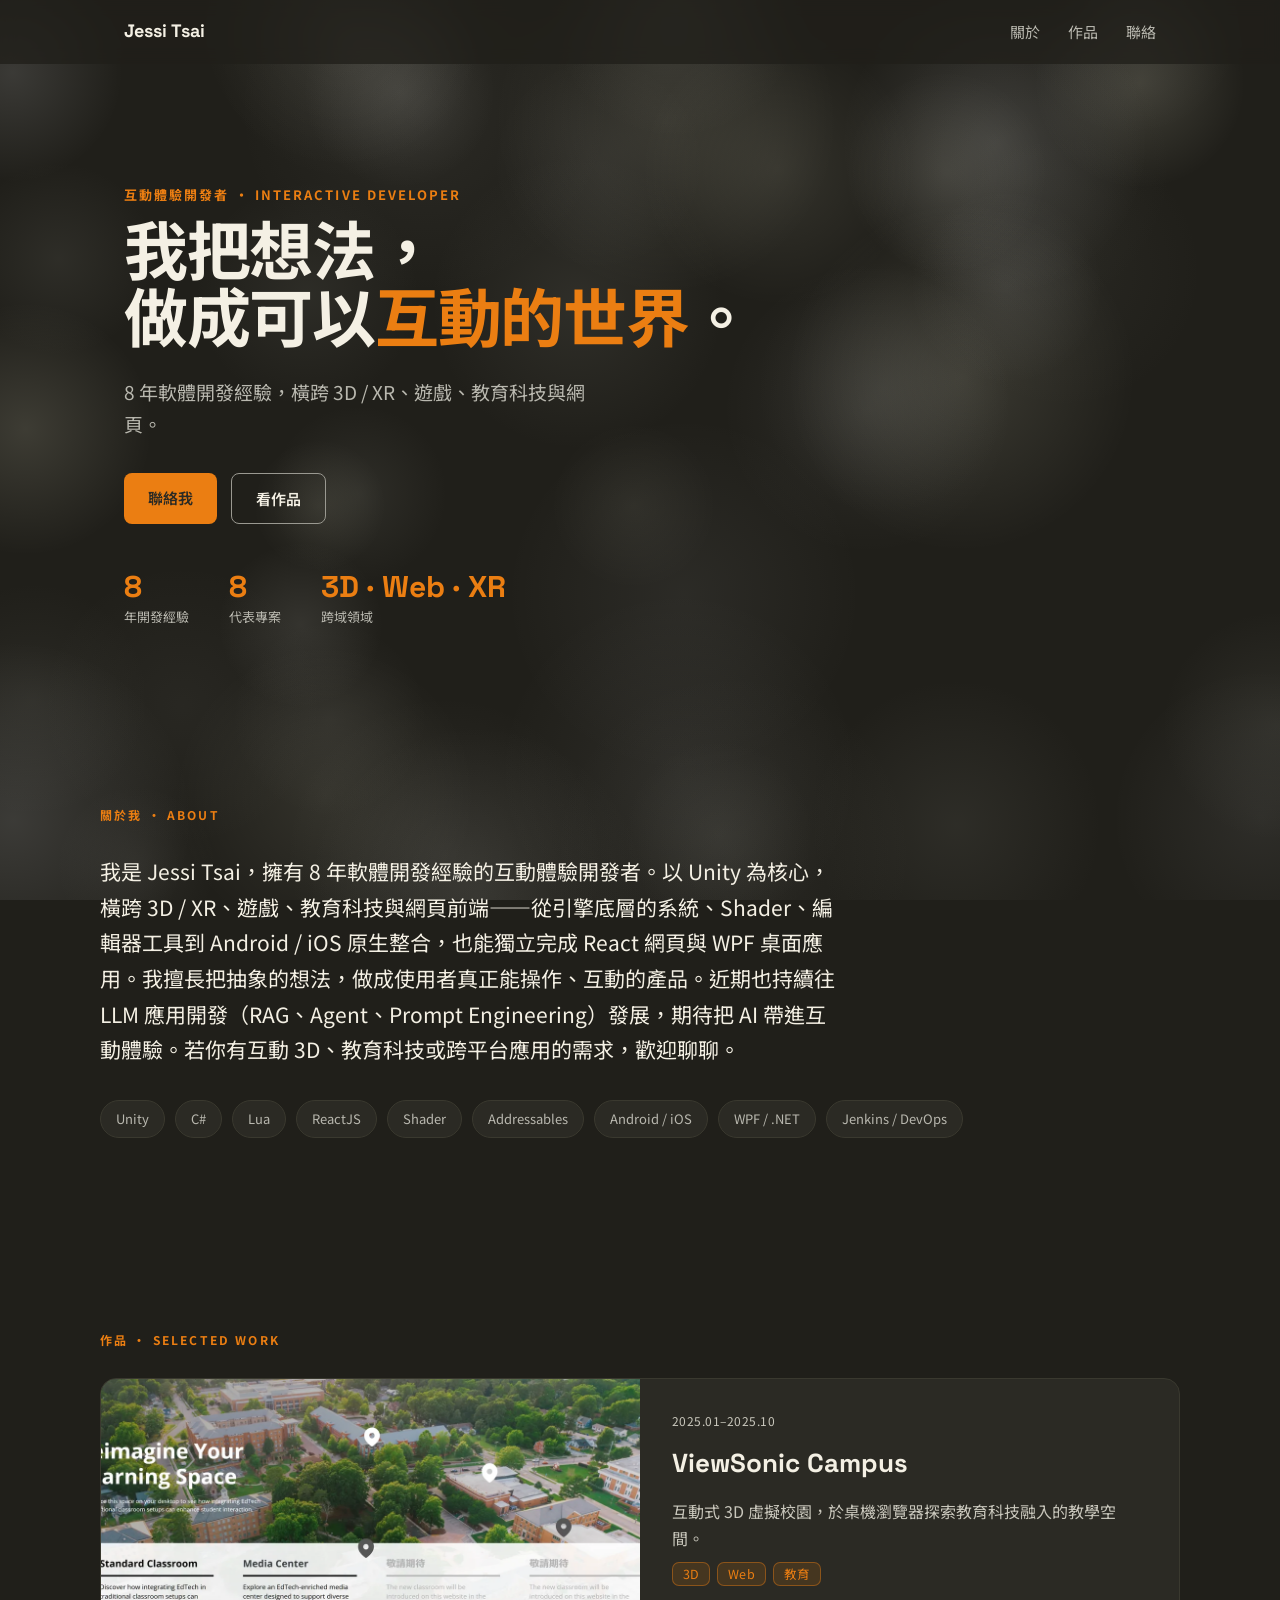
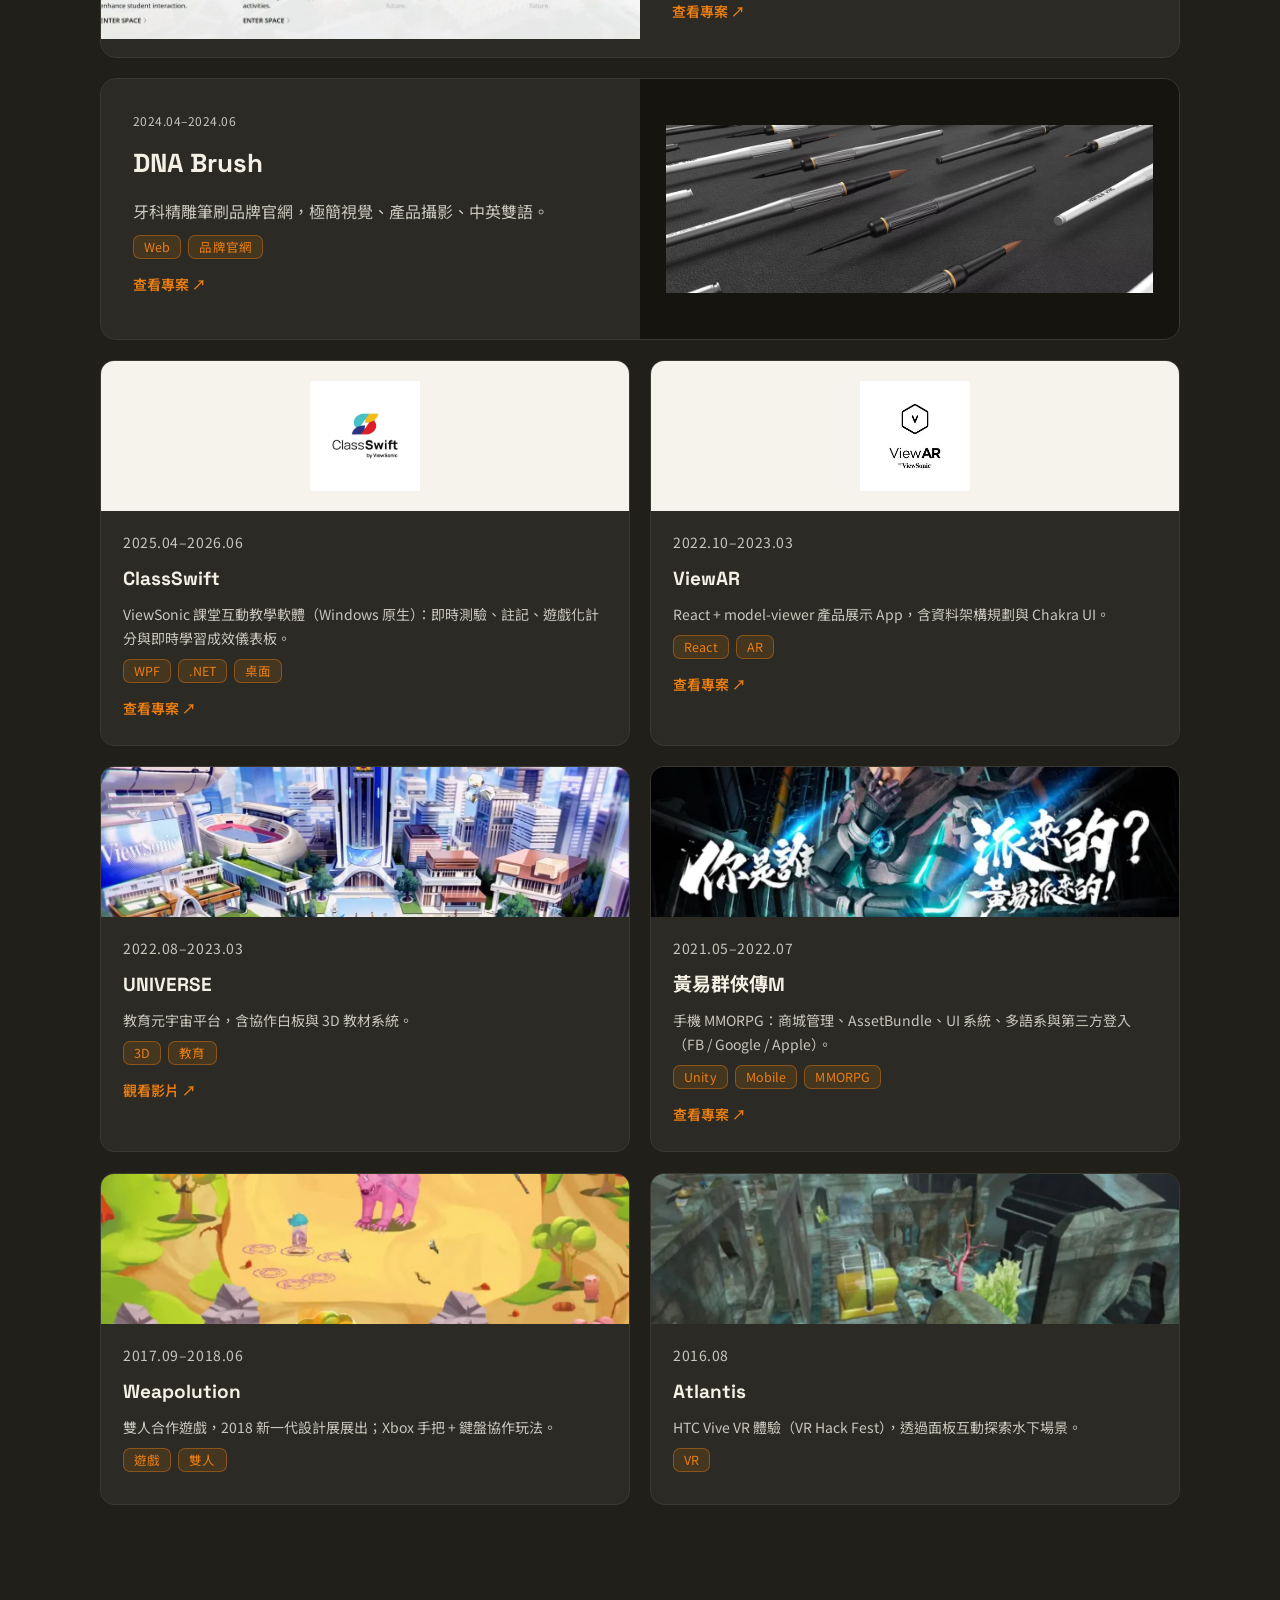
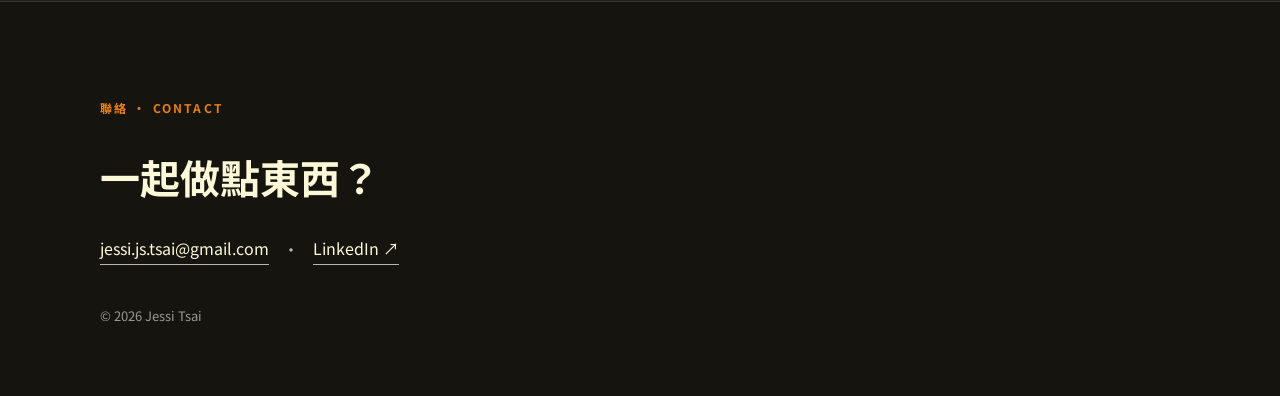
==== commit b5adf363: "feat: use DNA Brush brand image (avif->webp, 80KB) on dark plate Co-Authored-By: Claude Opus 4.8 <no" ====
--- a/index.html
+++ b/index.html
@@ -78,7 +78,7 @@
           </article>
 
           <article class="feat-card reverse reveal">
-            <div class="feat-thumb"><img class="thumb-logo on-dark" src="images/projects/DNABRUSH_Logo.webp" alt="DNA Brush logo"></div>
+            <div class="feat-thumb"><img class="thumb-logo on-dark" src="images/projects/DNABRUSH_Logo.webp" alt="DNA Brush 產品預覽"></div>
             <div class="feat-body">
               <p class="proj-year">2024.04–2024.06</p>
               <h3>DNA Brush</h3>
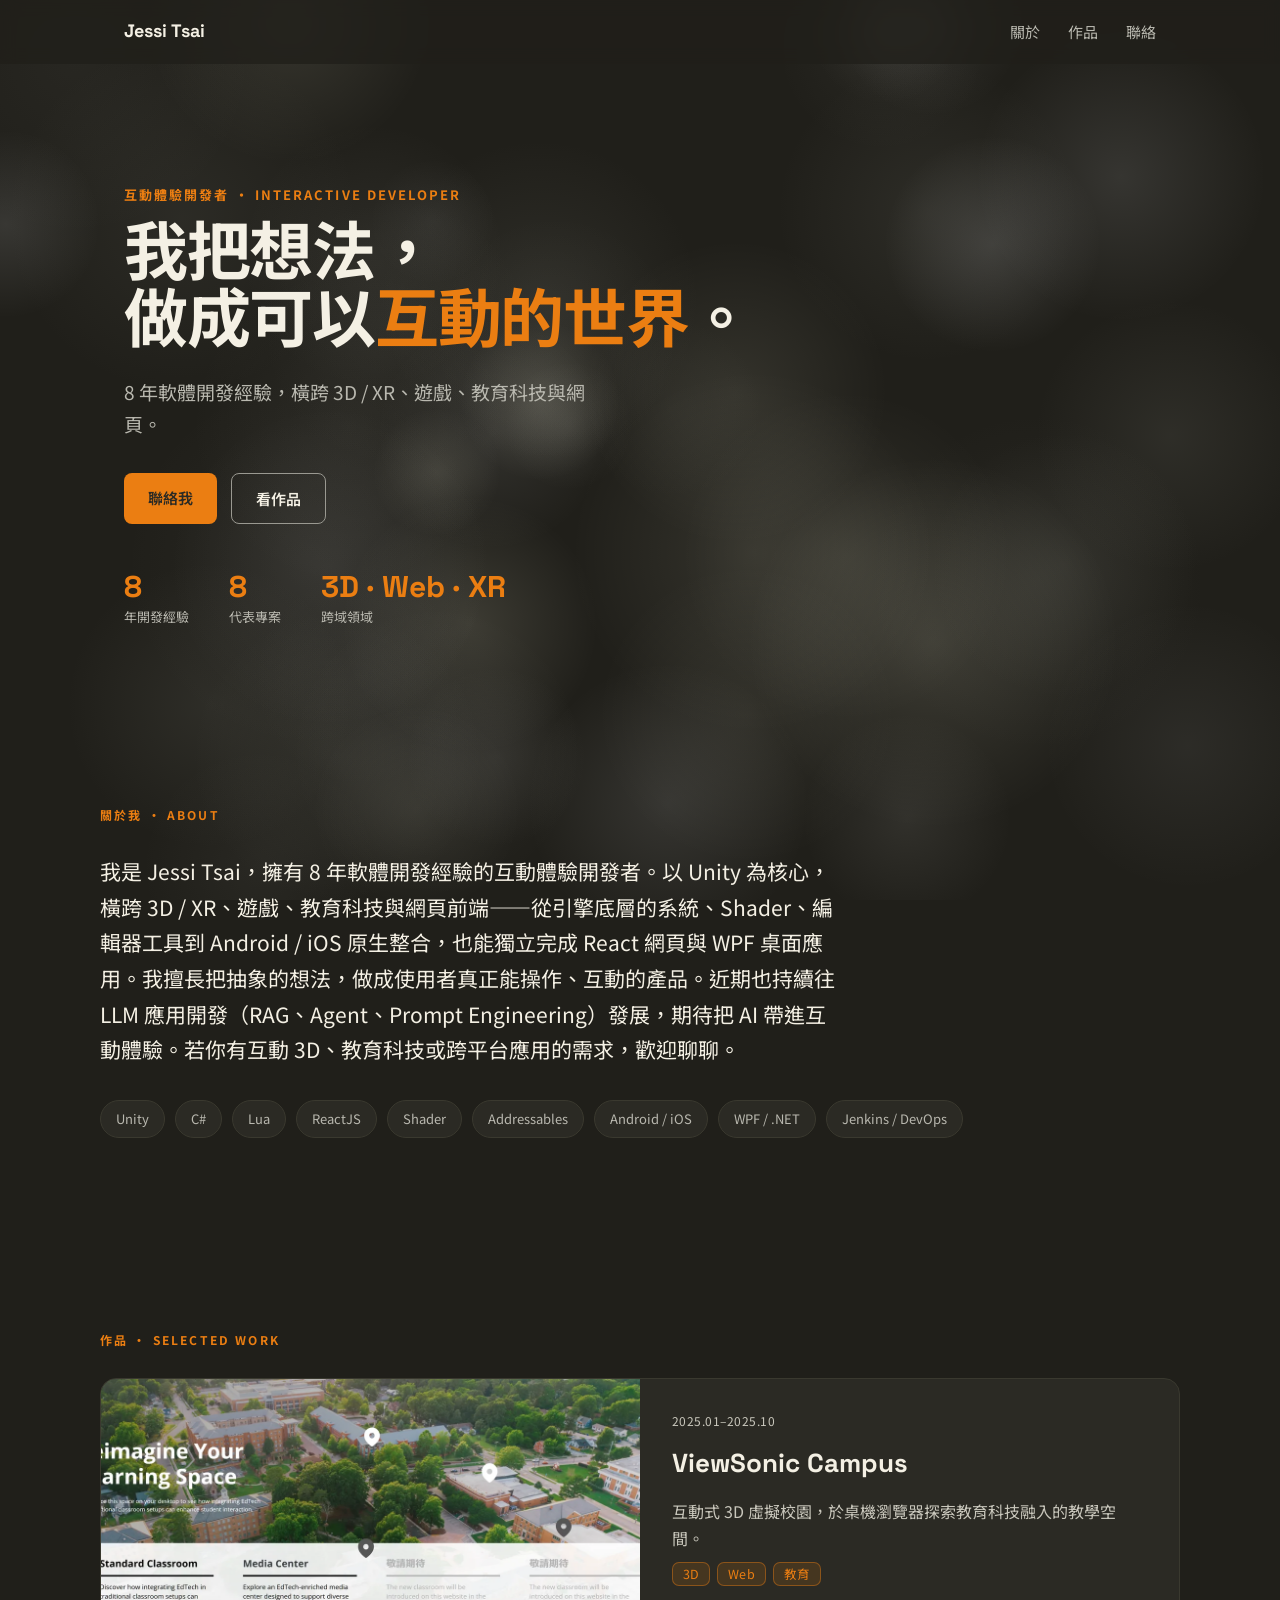
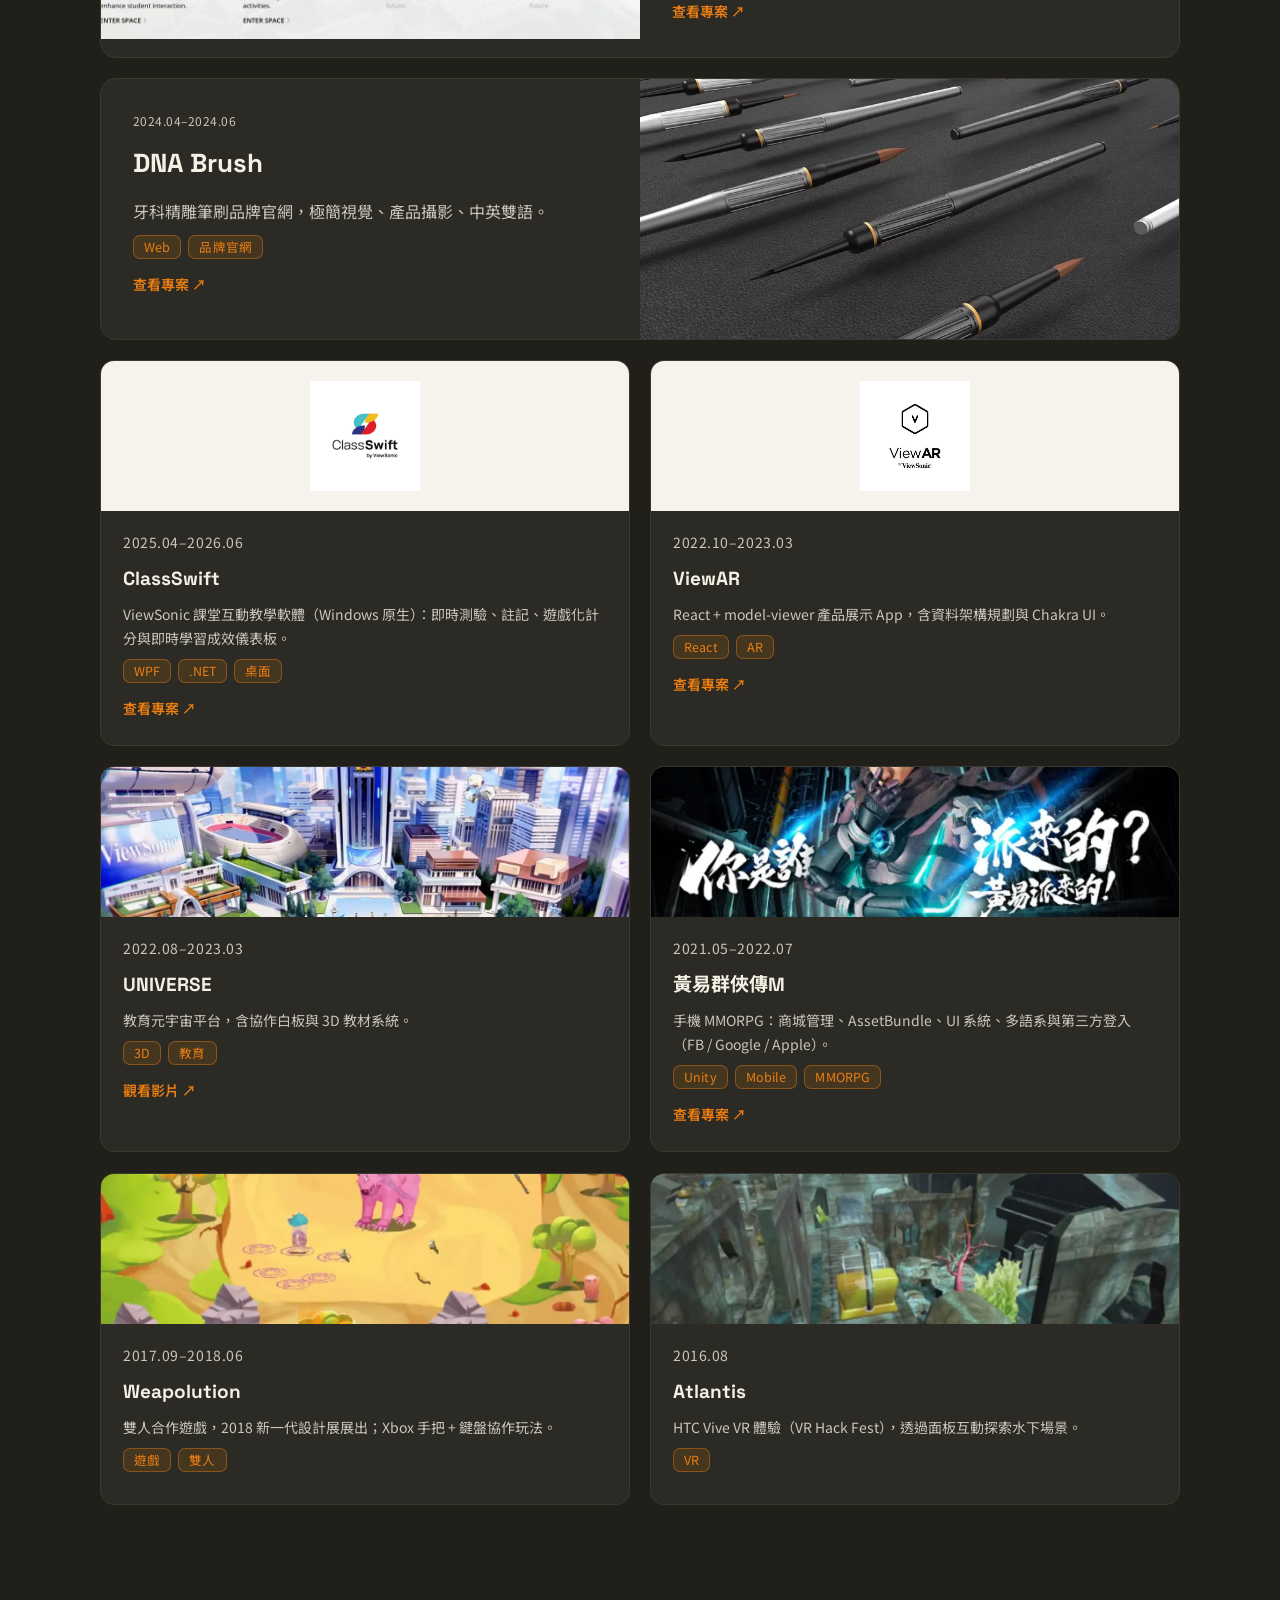
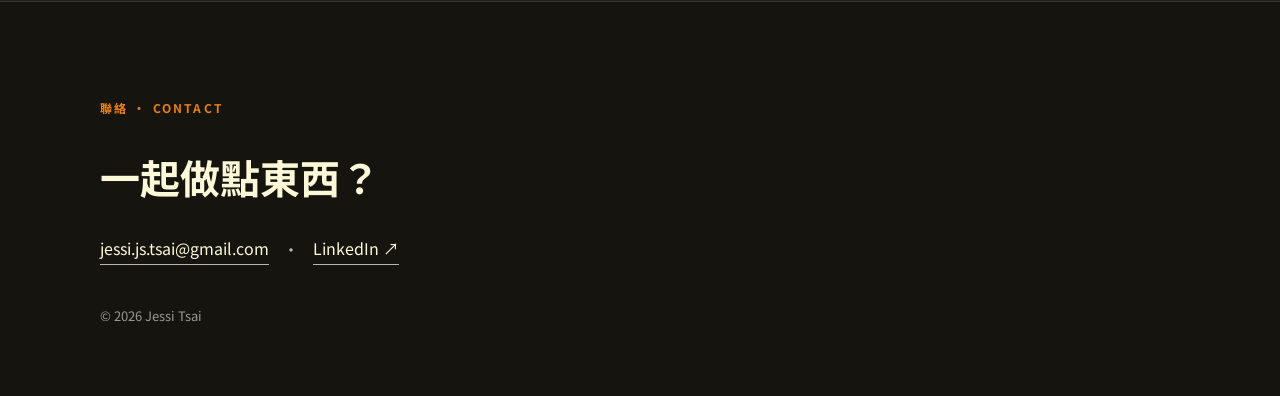
==== commit f9712754: "style: DNA Brush thumb fills (cover) instead of dark plate Co-Authored-By: Claude Opus 4.8 <noreply@" ====
--- a/index.html
+++ b/index.html
@@ -78,7 +78,7 @@
           </article>
 
           <article class="feat-card reverse reveal">
-            <div class="feat-thumb"><img class="thumb-logo on-dark" src="images/projects/DNABRUSH_Logo.webp" alt="DNA Brush 產品預覽"></div>
+            <div class="feat-thumb"><img class="thumb-logo cover" src="images/projects/DNABRUSH_Logo.webp" alt="DNA Brush 產品預覽"></div>
             <div class="feat-body">
               <p class="proj-year">2024.04–2024.06</p>
               <h3>DNA Brush</h3>
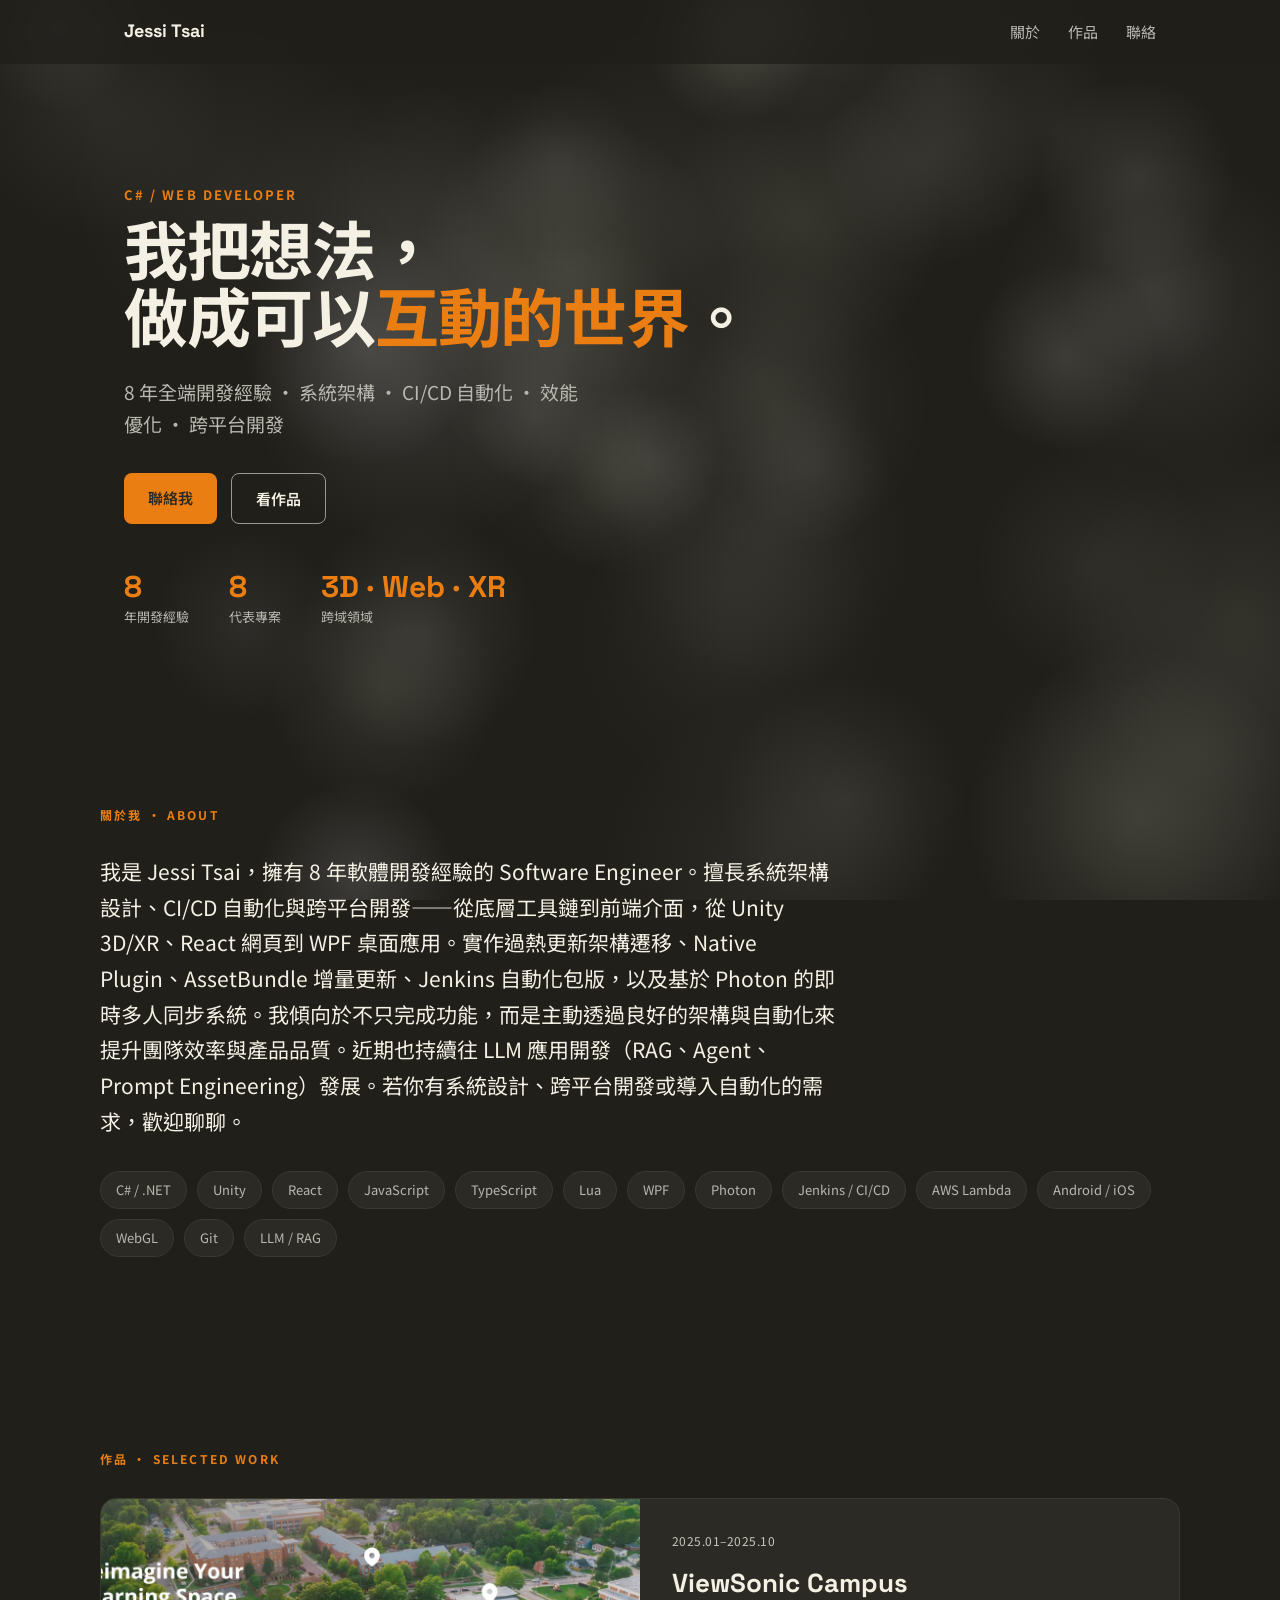
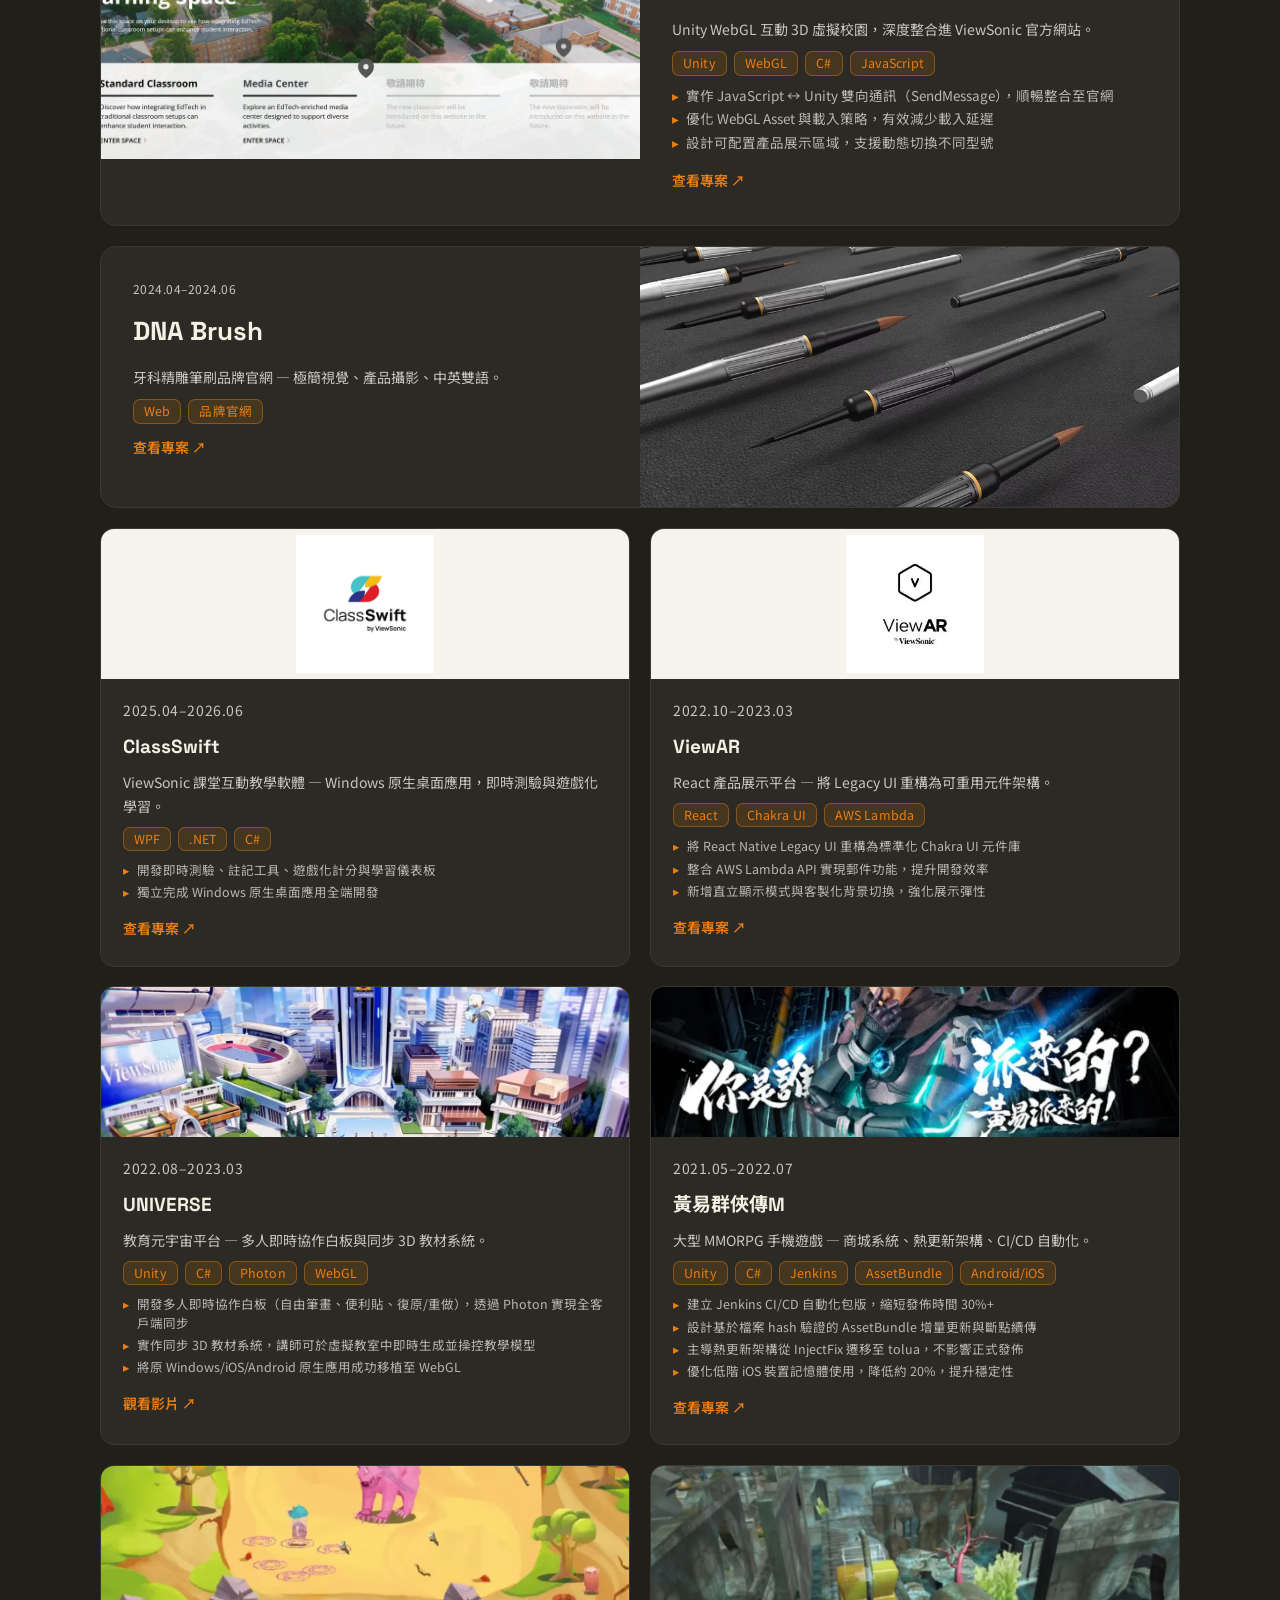
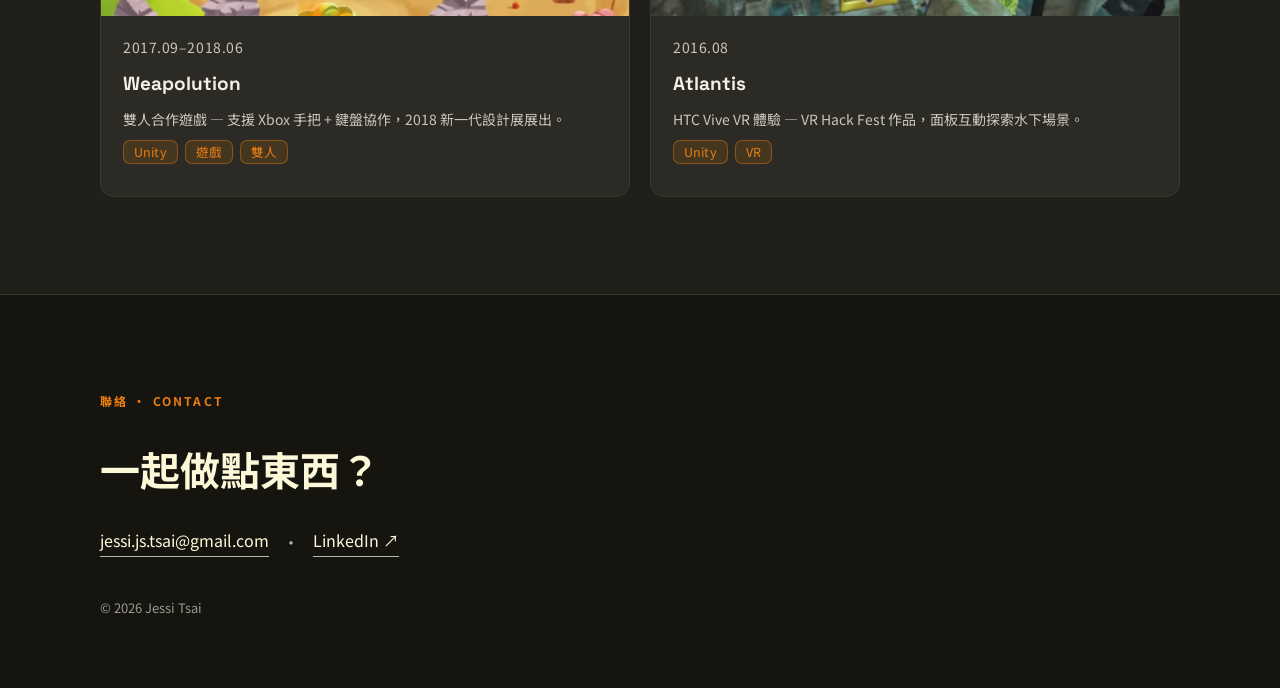
==== commit c938985d: "refactor: reposition as Software Engineer, rewrite all project cards with impact-focused achievement" ====
--- a/index.html
+++ b/index.html
@@ -3,8 +3,8 @@
 <head>
   <meta charset="utf-8">
   <meta name="viewport" content="width=device-width, initial-scale=1">
-  <title>Jessi Tsai — 互動體驗開發者</title>
-  <meta name="description" content="Jessi Tsai 的作品集：8 年軟體開發經驗，橫跨 3D / XR、遊戲、教育科技與網頁。">
+  <title>Jessi Tsai — Software Engineer</title>
+  <meta name="description" content="Jessi Tsai 的技術作品集：8 年全端開發經驗，專注系統架構、CI/CD 自動化、效能優化與跨平台開發。">
   <link rel="preconnect" href="https://fonts.googleapis.com">
   <link rel="preconnect" href="https://fonts.gstatic.com" crossorigin>
   <link href="https://fonts.googleapis.com/css2?family=Space+Grotesk:wght@500;600;700&family=Noto+Sans+TC:wght@400;500;700&display=swap" rel="stylesheet">
@@ -29,9 +29,9 @@
 
   <main id="top">
     <section class="hero">
-      <p class="eyebrow">互動體驗開發者 · Interactive Developer</p>
+      <p class="eyebrow">C# / Web Developer</p>
       <h1 class="hero-title">我把想法，<br>做成可以<em>互動的世界</em>。</h1>
-      <p class="hero-sub">8 年軟體開發經驗，橫跨 3D / XR、遊戲、教育科技與網頁。</p>
+      <p class="hero-sub">8 年全端開發經驗 · 系統架構 · CI/CD 自動化 · 效能優化 · 跨平台開發</p>
       <div class="cta-row">
         <a href="#contact" class="btn btn-primary">聯絡我</a>
         <a href="#work" class="btn btn-ghost">看作品</a>
@@ -46,17 +46,22 @@
     <section class="section" id="about">
       <div class="section-inner">
         <p class="section-label">關於我 · About</p>
-        <p class="about-text reveal">我是 Jessi Tsai，擁有 8 年軟體開發經驗的互動體驗開發者。以 Unity 為核心，橫跨 3D / XR、遊戲、教育科技與網頁前端——從引擎底層的系統、Shader、編輯器工具到 Android / iOS 原生整合，也能獨立完成 React 網頁與 WPF 桌面應用。我擅長把抽象的想法，做成使用者真正能操作、互動的產品。近期也持續往 LLM 應用開發（RAG、Agent、Prompt Engineering）發展，期待把 AI 帶進互動體驗。若你有互動 3D、教育科技或跨平台應用的需求，歡迎聊聊。</p>
+        <p class="about-text reveal">我是 Jessi Tsai，擁有 8 年軟體開發經驗的 Software Engineer。擅長系統架構設計、CI/CD 自動化與跨平台開發——從底層工具鏈到前端介面，從 Unity 3D/XR、React 網頁到 WPF 桌面應用。實作過熱更新架構遷移、Native Plugin、AssetBundle 增量更新、Jenkins 自動化包版，以及基於 Photon 的即時多人同步系統。我傾向於不只完成功能，而是主動透過良好的架構與自動化來提升團隊效率與產品品質。近期也持續往 LLM 應用開發（RAG、Agent、Prompt Engineering）發展。若你有系統設計、跨平台開發或導入自動化的需求，歡迎聊聊。</p>
         <ul class="skills" aria-label="技能">
+          <li class="skill">C# / .NET</li>
           <li class="skill">Unity</li>
-          <li class="skill">C#</li>
+          <li class="skill">React</li>
+          <li class="skill">JavaScript</li>
+          <li class="skill">TypeScript</li>
           <li class="skill">Lua</li>
-          <li class="skill">ReactJS</li>
-          <li class="skill">Shader</li>
-          <li class="skill">Addressables</li>
+          <li class="skill">WPF</li>
+          <li class="skill">Photon</li>
+          <li class="skill">Jenkins / CI/CD</li>
+          <li class="skill">AWS Lambda</li>
           <li class="skill">Android / iOS</li>
-          <li class="skill">WPF / .NET</li>
-          <li class="skill">Jenkins / DevOps</li>
+          <li class="skill">WebGL</li>
+          <li class="skill">Git</li>
+          <li class="skill">LLM / RAG</li>
         </ul>
       </div>
     </section>
@@ -71,8 +76,13 @@
             <div class="feat-body">
               <p class="proj-year">2025.01–2025.10</p>
               <h3>ViewSonic Campus</h3>
-              <p>互動式 3D 虛擬校園，於桌機瀏覽器探索教育科技融入的教學空間。</p>
-              <ul class="proj-tags"><li>3D</li><li>Web</li><li>教育</li></ul>
+              <p class="proj-desc">Unity WebGL 互動 3D 虛擬校園，深度整合進 ViewSonic 官方網站。</p>
+              <ul class="proj-tags"><li>Unity</li><li>WebGL</li><li>C#</li><li>JavaScript</li></ul>
+              <ul class="proj-achievements">
+                <li>實作 JavaScript ↔ Unity 雙向通訊（SendMessage），順暢整合至官網</li>
+                <li>優化 WebGL Asset 與載入策略，有效減少載入延遲</li>
+                <li>設計可配置產品展示區域，支援動態切換不同型號</li>
+              </ul>
               <a class="proj-link" href="https://www.viewsonic.com/tw/education/3d-campus" target="_blank" rel="noopener">查看專案 ↗</a>
             </div>
           </article>
@@ -82,7 +92,7 @@
             <div class="feat-body">
               <p class="proj-year">2024.04–2024.06</p>
               <h3>DNA Brush</h3>
-              <p>牙科精雕筆刷品牌官網，極簡視覺、產品攝影、中英雙語。</p>
+              <p class="proj-desc">牙科精雕筆刷品牌官網 — 極簡視覺、產品攝影、中英雙語。</p>
               <ul class="proj-tags"><li>Web</li><li>品牌官網</li></ul>
               <a class="proj-link" href="https://www.dnabrush.net/zh" target="_blank" rel="noopener">查看專案 ↗</a>
             </div>
@@ -95,8 +105,12 @@
             <div class="proj-body">
               <p class="proj-year">2025.04–2026.06</p>
               <h3>ClassSwift</h3>
-              <p>ViewSonic 課堂互動教學軟體（Windows 原生）：即時測驗、註記、遊戲化計分與即時學習成效儀表板。</p>
-              <ul class="proj-tags"><li>WPF</li><li>.NET</li><li>桌面</li></ul>
+              <p class="proj-desc">ViewSonic 課堂互動教學軟體 — Windows 原生桌面應用，即時測驗與遊戲化學習。</p>
+              <ul class="proj-tags"><li>WPF</li><li>.NET</li><li>C#</li></ul>
+              <ul class="proj-achievements">
+                <li>開發即時測驗、註記工具、遊戲化計分與學習儀表板</li>
+                <li>獨立完成 Windows 原生桌面應用全端開發</li>
+              </ul>
               <a class="proj-link" href="https://www.classswift.viewsonic.io/" target="_blank" rel="noopener">查看專案 ↗</a>
             </div>
           </article>
@@ -106,9 +120,14 @@
             <div class="proj-body">
               <p class="proj-year">2022.10–2023.03</p>
               <h3>ViewAR</h3>
-              <p>React + model-viewer 產品展示 App，含資料架構規劃與 Chakra UI。</p>
-              <ul class="proj-tags"><li>React</li><li>AR</li></ul>
-              <a class="proj-link" href="https://dev.d3mywq0hwdoc0n.amplifyapp.com/" target="_blank" rel="noopener">查看專案 ↗</a>
+              <p class="proj-desc">React 產品展示平台 — 將 Legacy UI 重構為可重用元件架構。</p>
+              <ul class="proj-tags"><li>React</li><li>Chakra UI</li><li>AWS Lambda</li></ul>
+              <ul class="proj-achievements">
+                <li>將 React Native Legacy UI 重構為標準化 Chakra UI 元件庫</li>
+                <li>整合 AWS Lambda API 實現郵件功能，提升開發效率</li>
+                <li>新增直立顯示模式與客製化背景切換，強化展示彈性</li>
+              </ul>
+              <a class="proj-link" href="https://www.viewar.viewsonic.io/" target="_blank" rel="noopener">查看專案 ↗</a>
             </div>
           </article>
 
@@ -117,8 +136,13 @@
             <div class="proj-body">
               <p class="proj-year">2022.08–2023.03</p>
               <h3>UNIVERSE</h3>
-              <p>教育元宇宙平台，含協作白板與 3D 教材系統。</p>
-              <ul class="proj-tags"><li>3D</li><li>教育</li></ul>
+              <p class="proj-desc">教育元宇宙平台 — 多人即時協作白板與同步 3D 教材系統。</p>
+              <ul class="proj-tags"><li>Unity</li><li>C#</li><li>Photon</li><li>WebGL</li></ul>
+              <ul class="proj-achievements">
+                <li>開發多人即時協作白板（自由筆畫、便利貼、復原/重做），透過 Photon 實現全客戶端同步</li>
+                <li>實作同步 3D 教材系統，講師可於虛擬教室中即時生成並操控教學模型</li>
+                <li>將原 Windows/iOS/Android 原生應用成功移植至 WebGL</li>
+              </ul>
               <a class="proj-link" href="https://www.youtube.com/watch?v=ybJ6-WxxF98" target="_blank" rel="noopener">觀看影片 ↗</a>
             </div>
           </article>
@@ -128,8 +152,14 @@
             <div class="proj-body">
               <p class="proj-year">2021.05–2022.07</p>
               <h3>黃易群俠傳M</h3>
-              <p>手機 MMORPG：商城管理、AssetBundle、UI 系統、多語系與第三方登入（FB / Google / Apple）。</p>
-              <ul class="proj-tags"><li>Unity</li><li>Mobile</li><li>MMORPG</li></ul>
+              <p class="proj-desc">大型 MMORPG 手機遊戲 — 商城系統、熱更新架構、CI/CD 自動化。</p>
+              <ul class="proj-tags"><li>Unity</li><li>C#</li><li>Jenkins</li><li>AssetBundle</li><li>Android/iOS</li></ul>
+              <ul class="proj-achievements">
+                <li>建立 Jenkins CI/CD 自動化包版，縮短發佈時間 30%+</li>
+                <li>設計基於檔案 hash 驗證的 AssetBundle 增量更新與斷點續傳</li>
+                <li>主導熱更新架構從 InjectFix 遷移至 tolua，不影響正式發佈</li>
+                <li>優化低階 iOS 裝置記憶體使用，降低約 20%，提升穩定性</li>
+              </ul>
               <a class="proj-link" href="https://hem.chinesegamer.net/" target="_blank" rel="noopener">查看專案 ↗</a>
             </div>
           </article>
@@ -139,8 +169,8 @@
             <div class="proj-body">
               <p class="proj-year">2017.09–2018.06</p>
               <h3>Weapolution</h3>
-              <p>雙人合作遊戲，2018 新一代設計展展出；Xbox 手把 + 鍵盤協作玩法。</p>
-              <ul class="proj-tags"><li>遊戲</li><li>雙人</li></ul>
+              <p class="proj-desc">雙人合作遊戲 — 支援 Xbox 手把 + 鍵盤協作，2018 新一代設計展展出。</p>
+              <ul class="proj-tags"><li>Unity</li><li>遊戲</li><li>雙人</li></ul>
             </div>
           </article>
 
@@ -149,8 +179,8 @@
             <div class="proj-body">
               <p class="proj-year">2016.08</p>
               <h3>Atlantis</h3>
-              <p>HTC Vive VR 體驗（VR Hack Fest），透過面板互動探索水下場景。</p>
-              <ul class="proj-tags"><li>VR</li></ul>
+              <p class="proj-desc">HTC Vive VR 體驗 — VR Hack Fest 作品，面板互動探索水下場景。</p>
+              <ul class="proj-tags"><li>Unity</li><li>VR</li></ul>
             </div>
           </article>
         </div>
--- a/styles.css
+++ b/styles.css
@@ -77,8 +77,8 @@
   font-size:18px; opacity:.92; letter-spacing:.02em;
 }
 /* logo thumbnails: show whole logo on a plate matched to its own background */
-.thumb-logo { width:100%; height:100%; object-fit:contain; padding:26px; background:#F5F3EC; }
-.proj-thumb .thumb-logo { padding:20px; }
+.thumb-logo { width:100%; height:100%; object-fit:contain; padding:8px 24px; background:#F5F3EC; }
+.proj-thumb .thumb-logo { padding:6px 20px; }
 .thumb-logo.on-dark { background:#15140F; }       /* dark-bg logos/banners blend in */
 .thumb-logo.cover { object-fit:cover; padding:0; background:none; } /* photos / key art fill */
 .featured { display:grid; gap:20px; margin-bottom:20px; }
@@ -89,6 +89,7 @@
 .feat-body { padding:32px; }
 .feat-body h3 { font-family:var(--font-display); font-size:26px; margin:6px 0 12px; }
 .feat-body p { color:var(--body-dim); margin:0 0 10px; }
+.feat-body .proj-achievements li { font-size:13.5px; }
 
 .proj-grid { display:grid; grid-template-columns:repeat(2,1fr); gap:20px; }
 .proj-card { background:var(--white); border:1px solid var(--haze); border-radius:14px; overflow:hidden; transition:transform .18s, box-shadow .18s; }
@@ -97,6 +98,7 @@
 .proj-body { padding:20px 22px 24px; }
 .proj-body h3 { font-family:var(--font-display); font-size:19px; margin:4px 0 8px; }
 .proj-body p { color:var(--body-dim); font-size:14px; margin:0 0 8px; }
+.proj-desc { color:var(--body-dim); font-size:14px; margin:0 0 8px; }
 .proj-year { font-size:12px; color:var(--mist); letter-spacing:.04em; }
 /* tag pills — consistent size for CJK + Latin, clear on dark */
 .proj-tags { list-style:none; display:flex; flex-wrap:wrap; gap:7px; margin:4px 0 8px; padding:0; }
@@ -106,8 +108,11 @@
   border:1px solid color-mix(in srgb, var(--cinnamon) 42%, transparent);
   padding:5px 10px; border-radius:7px; letter-spacing:.01em; white-space:nowrap;
 }
+.proj-achievements { list-style:none; padding:0; margin:6px 0 10px; }
+.proj-achievements li { font-size:12.5px; color:var(--olive); padding:2px 0 2px 14px; position:relative; line-height:1.45; }
+.proj-achievements li::before { content:"▸"; position:absolute; left:0; color:var(--cinnamon); }
 .badge { font-size:11px; background:var(--cinnamon); color:var(--white); padding:3px 10px; border-radius:6px; font-weight:700; }
-.proj-link { display:inline-block; margin-top:6px; font-size:14px; font-weight:600; text-decoration:none; }
+.proj-link { display:inline-block; margin-top:4px; font-size:14px; font-weight:600; text-decoration:none; }
 .proj-link:hover { text-decoration:underline; }
 
 /* ---- footer ---- */
@@ -127,15 +132,23 @@
 
 /* ---- mobile menu ---- */
 @media (max-width:760px) {
-  .nav-toggle { display:block; }
+  .nav-toggle { display:block; margin-left:auto; order:2; }
+  .nav-inner > nav { order:3; flex:0; }
+  /* solid header while the menu is open so the mist doesn't show through */
+  .nav:has(.nav-links.open) { background:var(--paper); }
   .nav-links {
     position:absolute; top:100%; right:0; left:0;
-    flex-direction:column; gap:0; background:var(--paper);
-    border-bottom:1px solid var(--haze); padding:8px 24px 16px;
-    display:none;
+    flex-direction:column; gap:0;
+    background:#26251F;                     /* slightly elevated vs page */
+    border-top:1px solid var(--haze);
+    border-bottom:1px solid var(--haze);
+    box-shadow:0 18px 36px rgba(0,0,0,.5);  /* lift it off the hero */
+    padding:4px 24px 12px; display:none; z-index:30;
   }
   .nav-links.open { display:flex; }
-  .nav-links li { padding:10px 0; }
+  .nav-links li { padding:14px 2px; border-bottom:1px solid rgba(173,172,167,.12); }
+  .nav-links li:last-child { border-bottom:0; }
+  .nav-links a { display:block; font-size:16px; }
 }
 
 /* ---- focus visibility ---- */
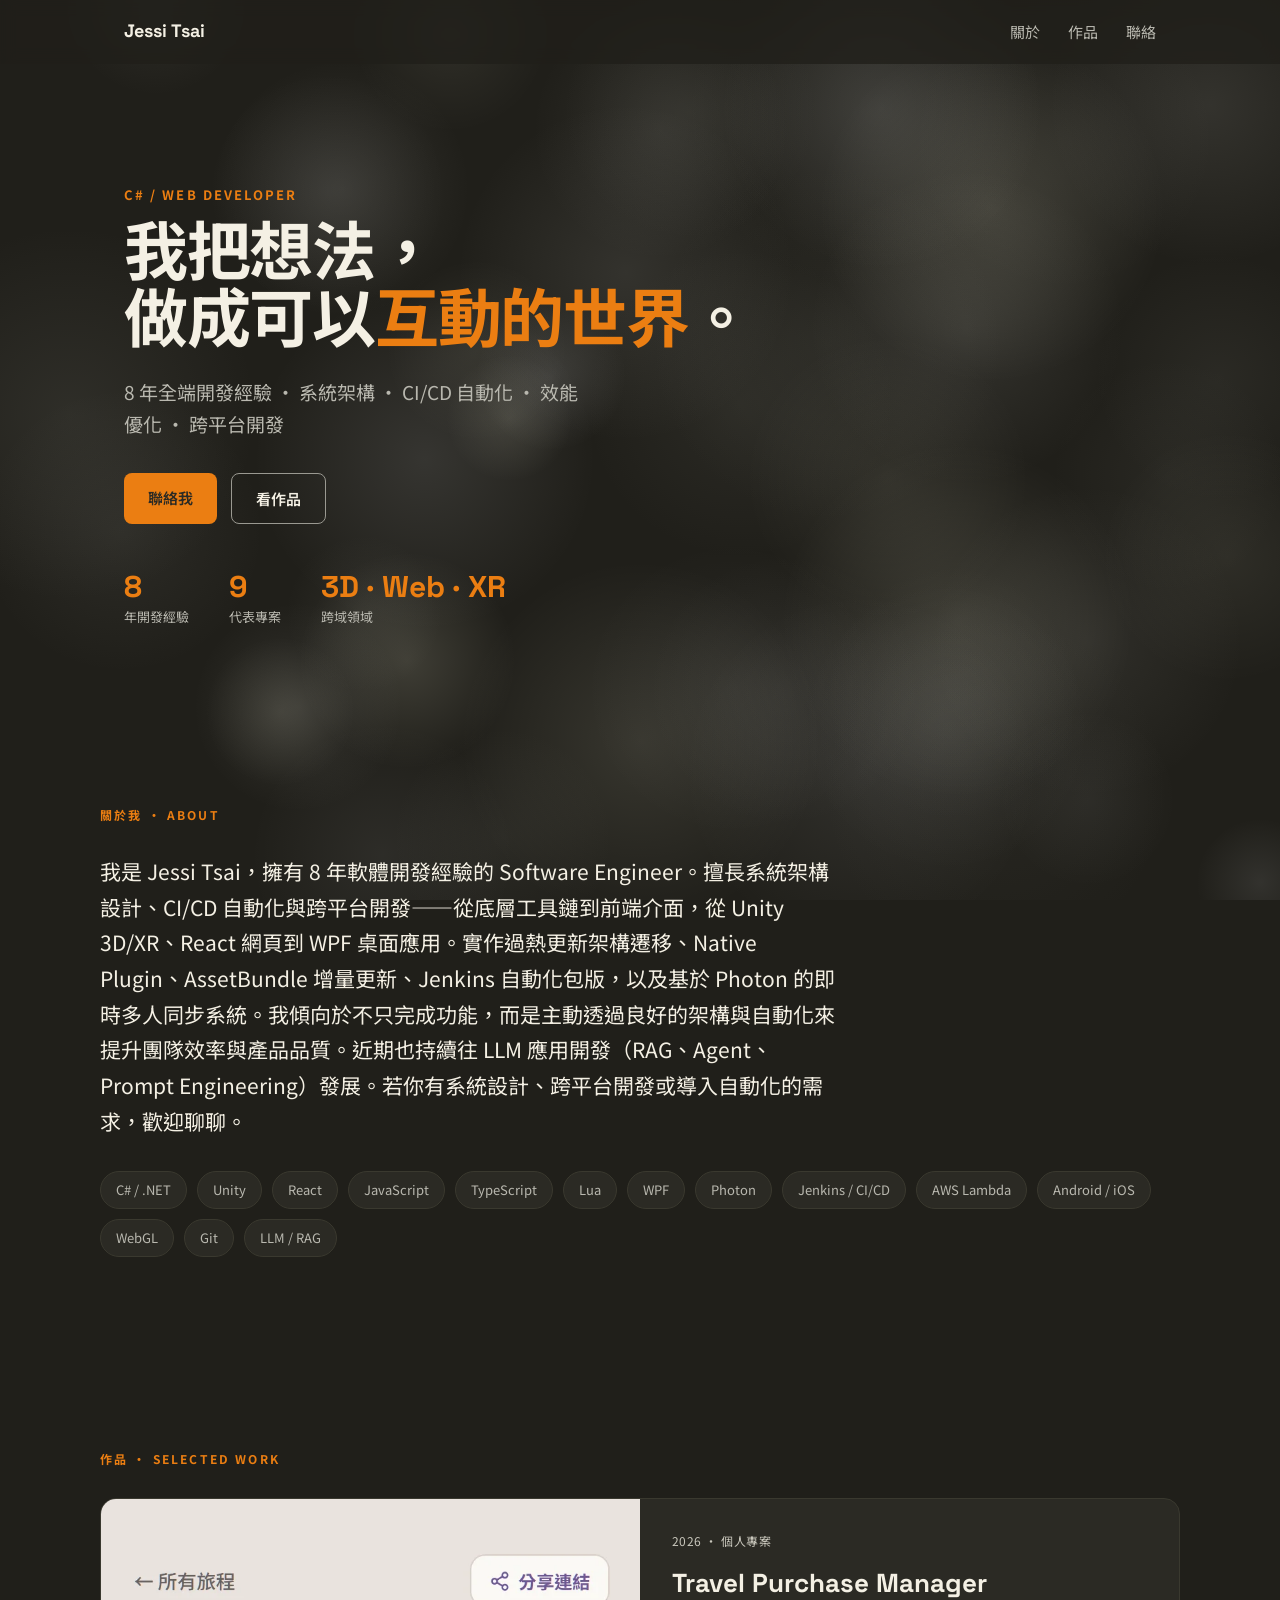
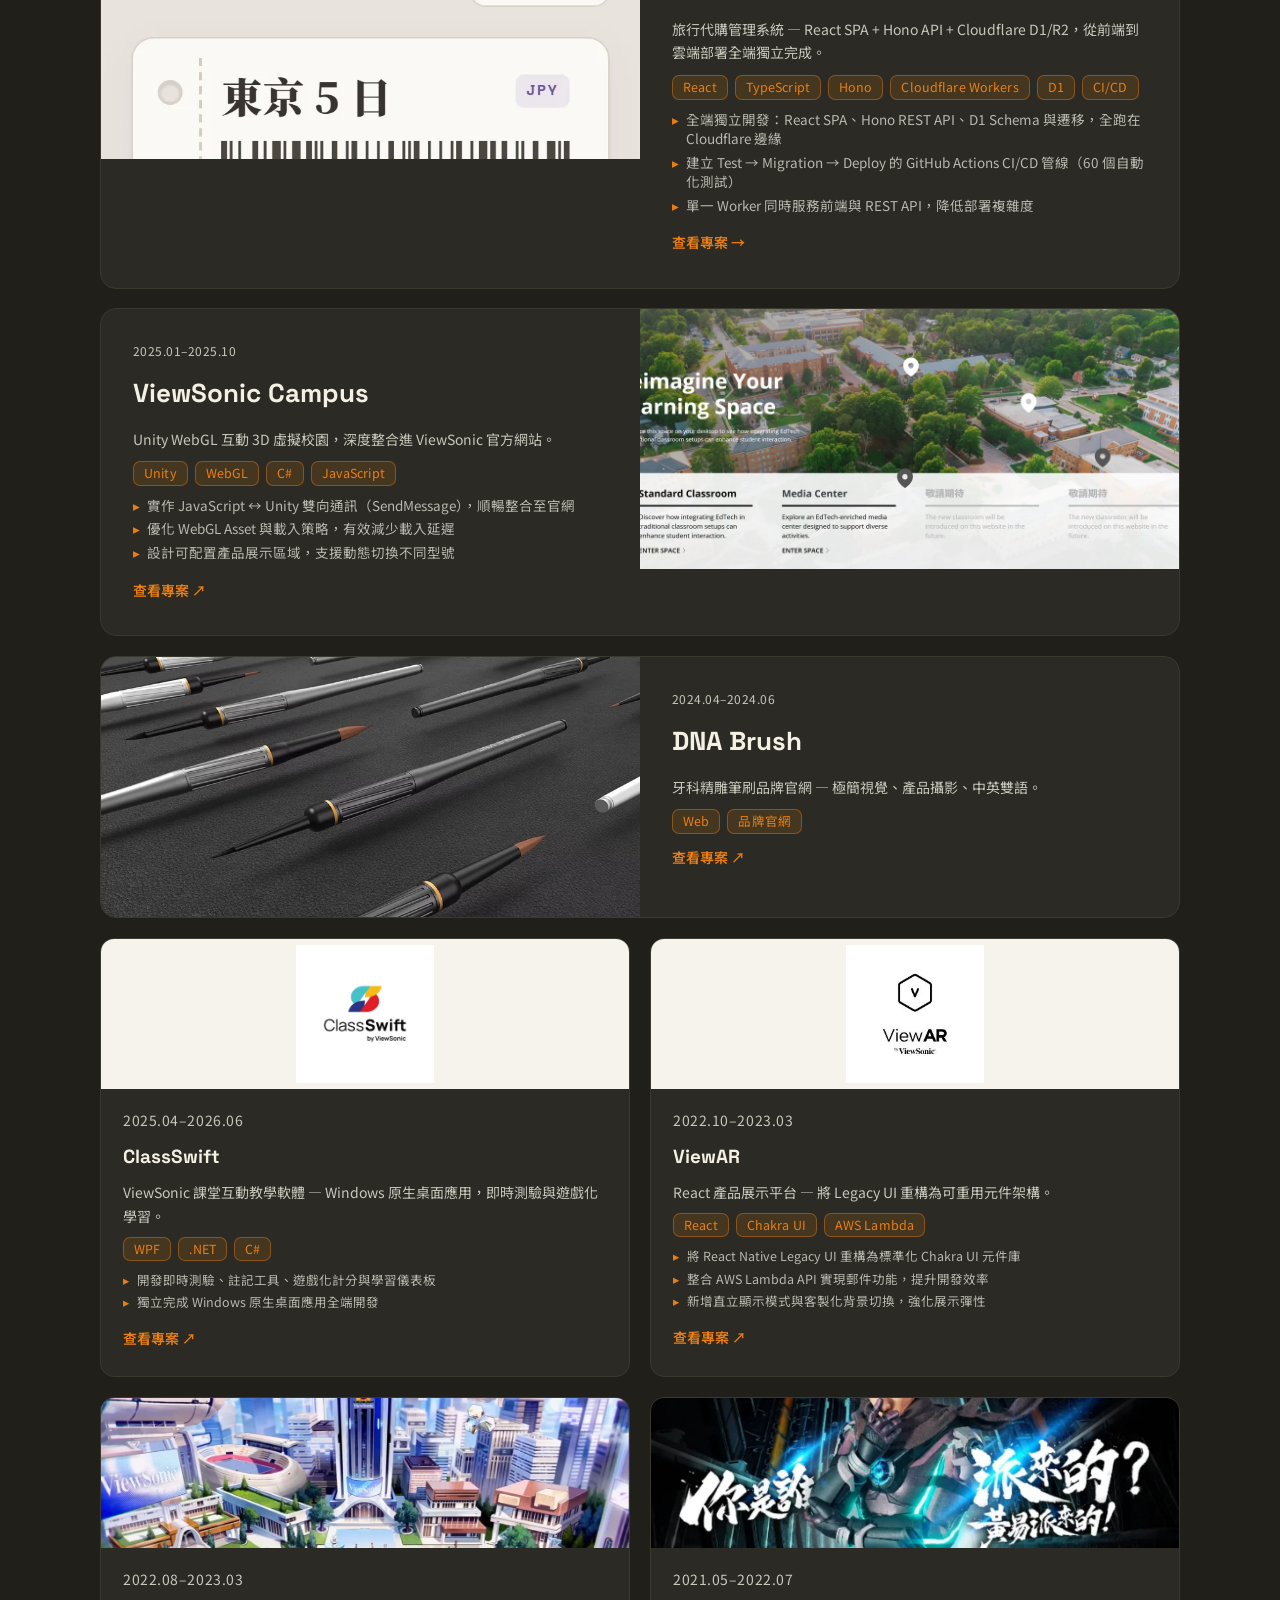
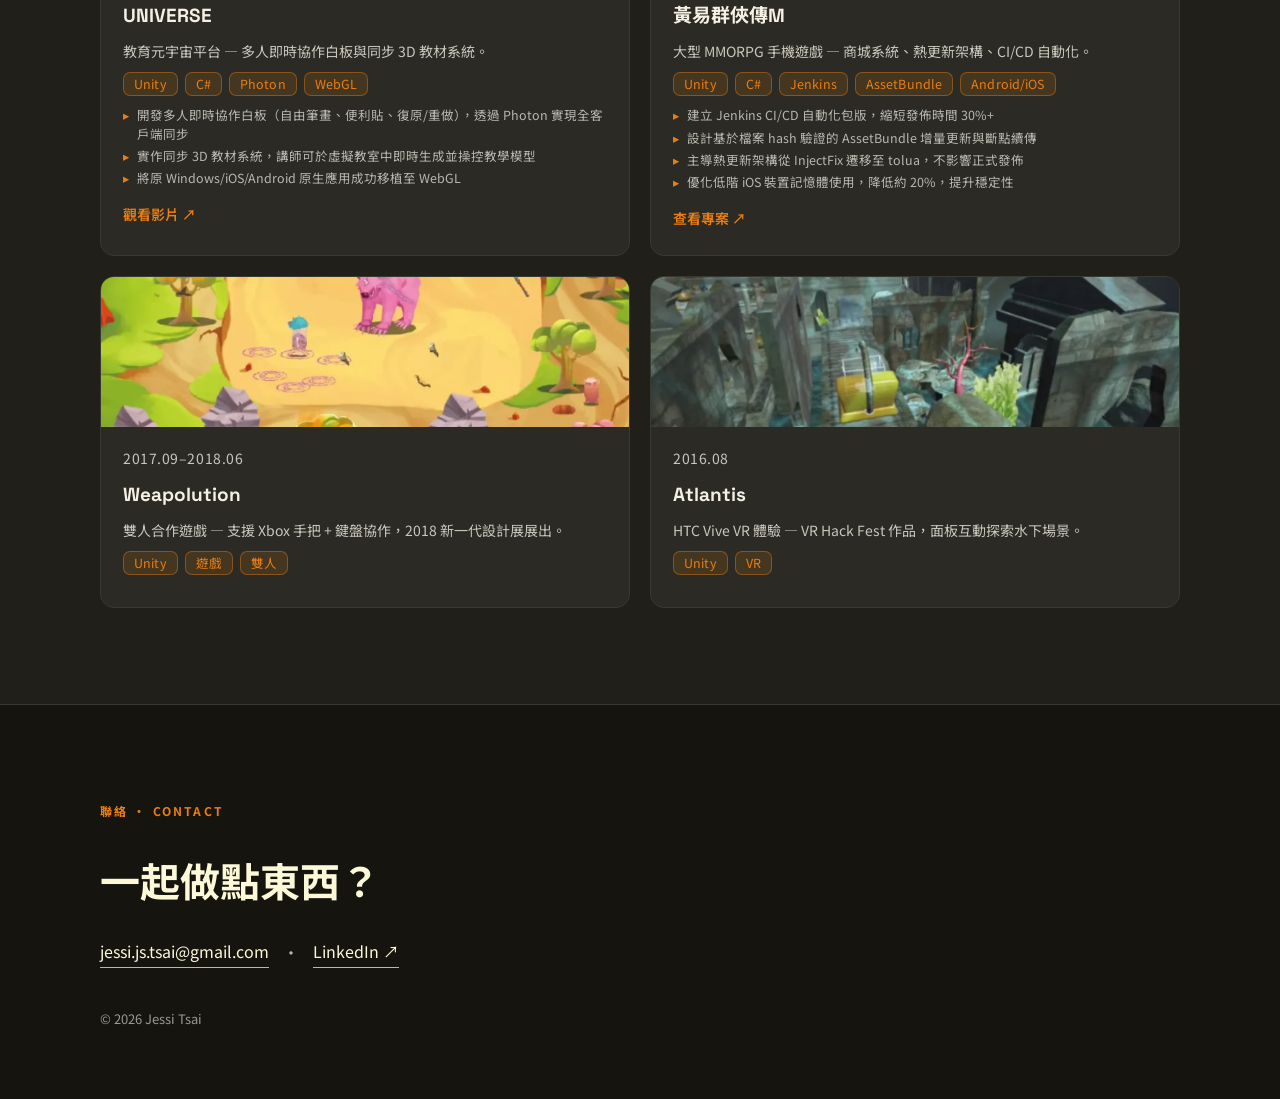
==== commit 24501381: "feat: add Travel Purchase Manager project with detail page Showcase the travel-buy full-stack projec" ====
--- a/index.html
+++ b/index.html
@@ -38,7 +38,7 @@
       </div>
       <div class="stats">
         <div class="stat"><b>8</b><span>年開發經驗</span></div>
-        <div class="stat"><b>8</b><span>代表專案</span></div>
+        <div class="stat"><b>9</b><span>代表專案</span></div>
         <div class="stat"><b>3D · Web · XR</b><span>跨域領域</span></div>
       </div>
     </section>
@@ -72,6 +72,22 @@
 
         <div class="featured">
           <article class="feat-card reveal">
+            <div class="feat-thumb"><img class="thumb-shot" src="images/projects/tb-trip.webp" alt="Travel Purchase Manager 介面預覽"></div>
+            <div class="feat-body">
+              <p class="proj-year">2026 · 個人專案</p>
+              <h3>Travel Purchase Manager</h3>
+              <p class="proj-desc">旅行代購管理系統 — React SPA + Hono API + Cloudflare D1/R2，從前端到雲端部署全端獨立完成。</p>
+              <ul class="proj-tags"><li>React</li><li>TypeScript</li><li>Hono</li><li>Cloudflare Workers</li><li>D1</li><li>CI/CD</li></ul>
+              <ul class="proj-achievements">
+                <li>全端獨立開發：React SPA、Hono REST API、D1 Schema 與遷移，全跑在 Cloudflare 邊緣</li>
+                <li>建立 Test → Migration → Deploy 的 GitHub Actions CI/CD 管線（60 個自動化測試）</li>
+                <li>單一 Worker 同時服務前端與 REST API，降低部署複雜度</li>
+              </ul>
+              <a class="proj-link" href="travel-buy.html">查看專案 →</a>
+            </div>
+          </article>
+
+          <article class="feat-card reverse reveal">
             <div class="feat-thumb"><img class="thumb-logo cover" src="images/projects/Campus_Logo.webp" alt="ViewSonic Campus 預覽"></div>
             <div class="feat-body">
               <p class="proj-year">2025.01–2025.10</p>
@@ -87,7 +103,7 @@
             </div>
           </article>
 
-          <article class="feat-card reverse reveal">
+          <article class="feat-card reveal">
             <div class="feat-thumb"><img class="thumb-logo cover" src="images/projects/DNABRUSH_Logo.webp" alt="DNA Brush 產品預覽"></div>
             <div class="feat-body">
               <p class="proj-year">2024.04–2024.06</p>
--- a/styles.css
+++ b/styles.css
@@ -114,6 +114,69 @@
 .badge { font-size:11px; background:var(--cinnamon); color:var(--white); padding:3px 10px; border-radius:6px; font-weight:700; }
 .proj-link { display:inline-block; margin-top:4px; font-size:14px; font-weight:600; text-decoration:none; }
 .proj-link:hover { text-decoration:underline; }
+
+/* ---- featured card: screenshot banner (portrait shot, cropped from top) ---- */
+.thumb-shot { width:100%; height:100%; object-fit:cover; object-position:top; }
+
+/* ---- project detail page ---- */
+.detail { max-width:var(--maxw); margin:0 auto; padding:120px 24px 40px; }
+.back-link { font-size:14px; color:var(--olive); text-decoration:none; }
+.back-link:hover { color:var(--cinnamon); }
+.detail-hero { padding:28px 0 8px; }
+.detail-hero h1 {
+  font-family:var(--font-display); font-weight:700;
+  font-size:clamp(30px,5vw,52px); line-height:1.05; letter-spacing:-.02em; margin:14px 0 14px;
+}
+.detail-hero .lead { font-size:clamp(16px,2.2vw,20px); color:var(--body-dim); max-width:60ch; margin:0 0 20px; }
+.detail-meta { display:flex; gap:18px; flex-wrap:wrap; color:var(--mist); font-size:13px; letter-spacing:.04em; margin:0 0 18px; }
+.detail-meta b { color:var(--cinnamon); font-weight:700; }
+
+.detail-section { padding:56px 24px; }
+.detail-section .section-inner { max-width:var(--maxw); margin:0 auto; }
+.detail-section h2 {
+  font-family:var(--font-display); font-size:clamp(22px,3.2vw,30px);
+  margin:0 0 10px; letter-spacing:-.01em;
+}
+.detail-section .lede { color:var(--body-dim); max-width:64ch; margin:0 0 28px; }
+.detail-section .lede + .lede { margin-top:-14px; }
+
+/* screenshot gallery — phone frames */
+.shots { display:grid; grid-template-columns:repeat(4,1fr); gap:20px; }
+.shot { margin:0; }
+.shot .frame {
+  border:1px solid var(--haze); border-radius:18px; overflow:hidden;
+  background:#000; box-shadow:0 18px 40px rgba(0,0,0,.34);
+}
+.shot .frame img { width:100%; display:block; }
+.shot figcaption { font-size:12.5px; color:var(--olive); margin-top:12px; line-height:1.5; }
+.shot figcaption b { color:var(--ink); font-weight:600; display:block; margin-bottom:2px; }
+
+/* diagrams */
+.diagram { max-width:540px; margin:0 auto; }
+.diagram svg { width:100%; height:auto; display:block; }
+.diagram-note {
+  max-width:540px; margin:18px auto 0; padding:12px 16px;
+  border-left:2px solid var(--cinnamon); background:color-mix(in srgb, var(--cinnamon) 8%, transparent);
+  border-radius:0 8px 8px 0; color:var(--body-dim); font-size:13.5px;
+}
+
+/* responsibilities + highlights */
+.resp { list-style:none; padding:0; margin:0; display:grid; gap:12px; }
+.resp li { position:relative; padding:0 0 0 26px; color:var(--body-dim); font-size:15px; line-height:1.6; }
+.resp li::before { content:"▸"; position:absolute; left:4px; top:0; color:var(--cinnamon); font-size:15px; }
+.highlights { display:flex; flex-wrap:wrap; gap:10px; list-style:none; padding:0; margin:0; }
+.highlights li {
+  font-size:13px; color:var(--cream); background:var(--white);
+  border:1px solid color-mix(in srgb, var(--cinnamon) 38%, transparent);
+  padding:8px 15px; border-radius:24px;
+}
+.privacy-note { color:var(--mist); font-size:13px; max-width:64ch; margin:28px 0 0; line-height:1.6; }
+
+@media (max-width:760px) {
+  .shots { grid-template-columns:repeat(2,1fr); gap:16px; }
+  .detail-section { padding:44px 20px; }
+  .detail { padding:96px 20px 24px; }
+}
 
 /* ---- footer ---- */
 .footer { background:var(--footer-bg); color:var(--cream); padding:96px 24px 56px; border-top:1px solid var(--haze); }
